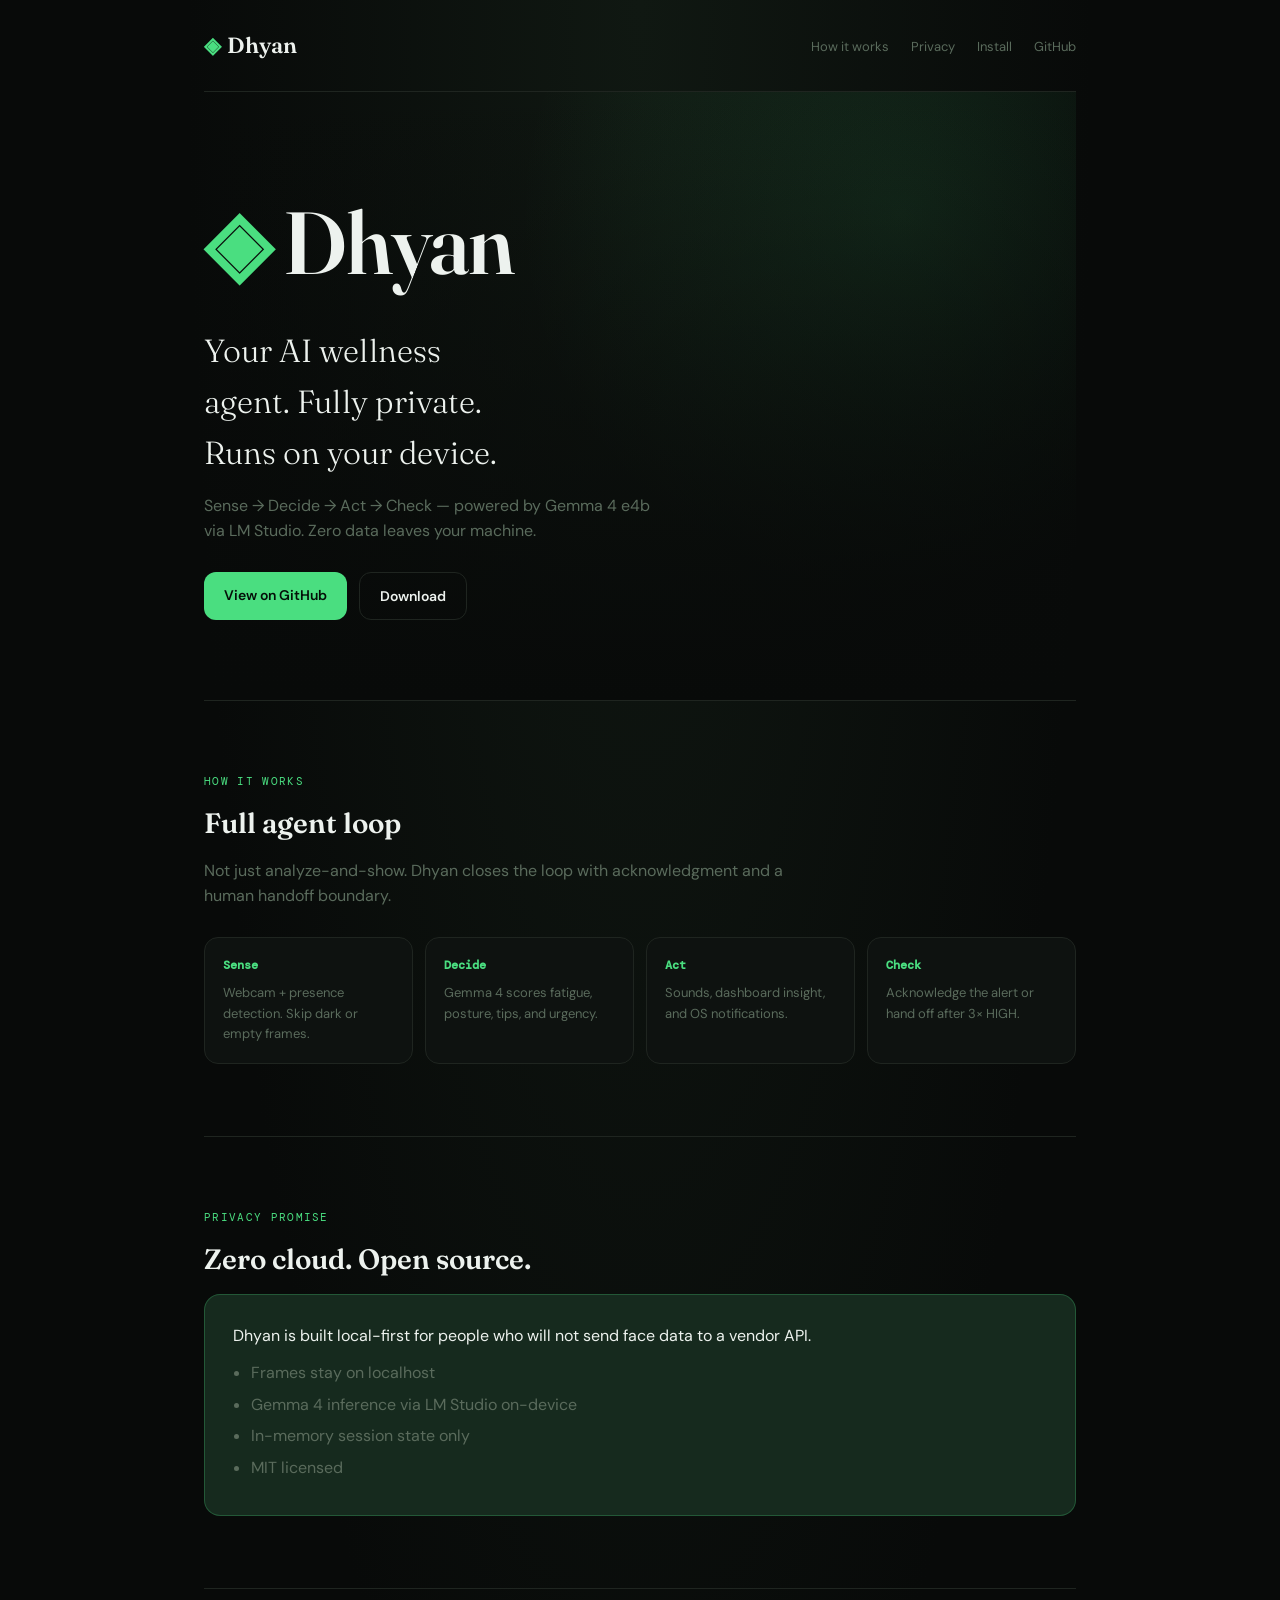
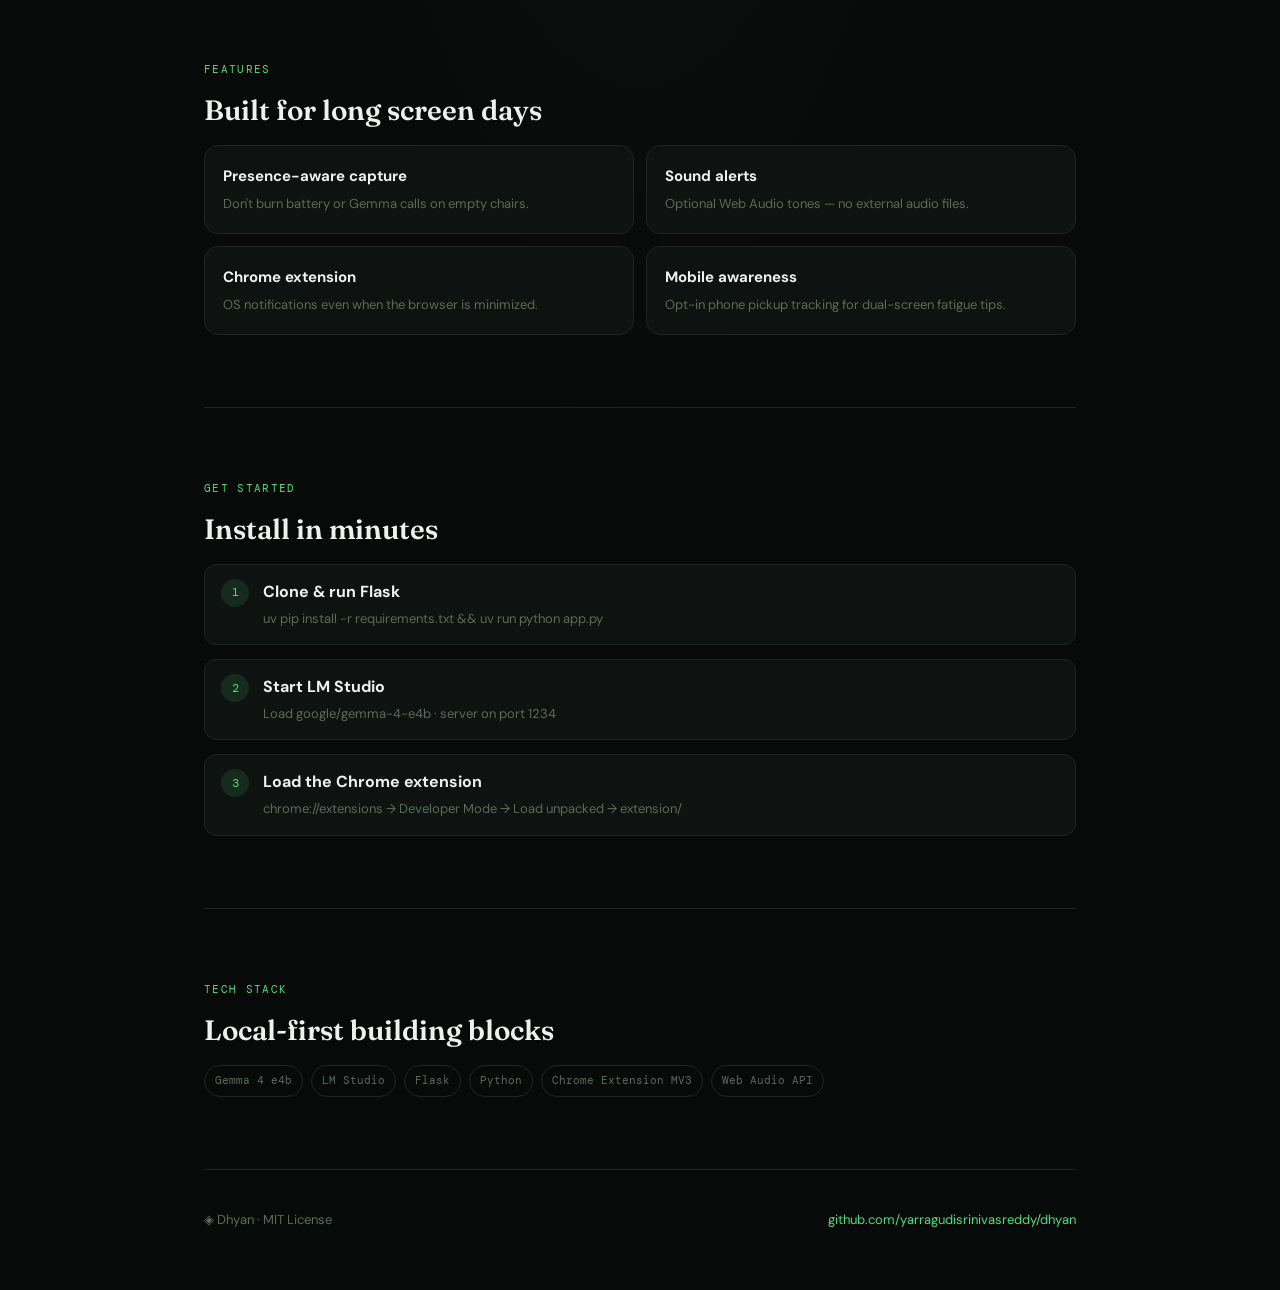
==== docs/index.html @ 05fb5307 "Add Dhyan local-first wellness agent with Gemma 4 loop. Sense-decide-act-check agent, presence gatin" ====
<!DOCTYPE html>
<html lang="en">
<head>
  <meta charset="UTF-8" />
  <meta name="viewport" content="width=device-width, initial-scale=1.0" />
  <title>Dhyan — Local AI Wellness Agent</title>
  <link href="https://fonts.googleapis.com/css2?family=Fraunces:opsz,wght@9..144,300;9..144,600&family=DM+Sans:wght@300;400;500;600&family=DM+Mono:wght@400;500&display=swap" rel="stylesheet">
  <style>
    :root {
      --bg: #080a09; --bg2: #0e1210; --border: #1f2520;
      --text: #edf2ee; --muted: #5a6b5c; --accent: #4ade80;
      --accent-dim: #162a1e; --warn: #fbbf24; --danger: #f87171;
      --font-d: 'Fraunces', Georgia, serif;
      --font-b: 'DM Sans', system-ui, sans-serif;
      --font-m: 'DM Mono', monospace;
    }
    * { box-sizing: border-box; margin: 0; padding: 0; }
    body {
      background: radial-gradient(ellipse at top, #101812 0%, var(--bg) 50%);
      color: var(--text); font-family: var(--font-b); line-height: 1.6;
    }
    a { color: var(--accent); text-decoration: none; }
    .wrap { max-width: 920px; margin: 0 auto; padding: 0 24px; }
    header {
      padding: 28px 0; display: flex; align-items: center; justify-content: space-between;
      border-bottom: 1px solid var(--border);
    }
    .logo { font-family: var(--font-d); font-size: 22px; font-weight: 600; }
    .logo span { color: var(--accent); margin-right: 6px; }
    nav a { margin-left: 18px; font-size: 13px; color: var(--muted); }
    nav a:hover { color: var(--accent); }

    .hero {
      padding: 96px 0 80px; text-align: left;
      background:
        linear-gradient(180deg, transparent, var(--bg)),
        radial-gradient(circle at 80% 20%, rgba(74,222,128,0.12), transparent 45%);
    }
    .hero-brand {
      font-family: var(--font-d); font-size: clamp(48px, 10vw, 88px);
      font-weight: 600; letter-spacing: -0.02em; margin-bottom: 12px;
    }
    .hero-brand em { color: var(--accent); font-style: normal; }
    .hero h1 {
      font-family: var(--font-d); font-weight: 300; font-size: clamp(22px, 3.5vw, 32px);
      max-width: 16ch; margin-bottom: 14px;
    }
    .hero p { color: var(--muted); max-width: 42ch; margin-bottom: 28px; font-size: 16px; }
    .cta-row { display: flex; gap: 12px; flex-wrap: wrap; }
    .btn {
      display: inline-block; padding: 12px 20px; border-radius: 12px;
      font-weight: 600; font-size: 14px;
    }
    .btn-primary { background: var(--accent); color: #041008; }
    .btn-ghost { border: 1px solid var(--border); color: var(--text); }

    section { padding: 72px 0; border-top: 1px solid var(--border); }
    .section-label {
      font-family: var(--font-m); font-size: 11px; letter-spacing: 0.12em;
      text-transform: uppercase; color: var(--accent); margin-bottom: 10px;
    }
    h2 { font-family: var(--font-d); font-size: 28px; font-weight: 600; margin-bottom: 12px; }
    .lead { color: var(--muted); max-width: 54ch; margin-bottom: 28px; }

    .loop {
      display: grid; grid-template-columns: repeat(4, 1fr); gap: 12px;
    }
    .loop-step {
      background: var(--bg2); border: 1px solid var(--border);
      border-radius: 14px; padding: 18px;
    }
    .loop-step strong { display: block; color: var(--accent); font-family: var(--font-m); font-size: 12px; margin-bottom: 8px; }
    .loop-step p { font-size: 13px; color: var(--muted); }

    .privacy-box {
      background: var(--accent-dim); border: 1px solid rgba(74,222,128,0.25);
      border-radius: 16px; padding: 28px;
    }
    .privacy-box ul { margin-top: 12px; padding-left: 18px; color: var(--muted); }
    .privacy-box li { margin: 6px 0; }

    .features {
      display: grid; grid-template-columns: repeat(2, 1fr); gap: 12px;
    }
    .feature {
      background: var(--bg2); border: 1px solid var(--border);
      border-radius: 14px; padding: 18px;
    }
    .feature h3 { font-size: 15px; margin-bottom: 6px; }
    .feature p { font-size: 13px; color: var(--muted); }

    .steps { counter-reset: step; display: flex; flex-direction: column; gap: 14px; }
    .step {
      display: flex; gap: 14px; align-items: flex-start;
      background: var(--bg2); border: 1px solid var(--border);
      border-radius: 12px; padding: 14px 16px;
    }
    .step::before {
      counter-increment: step; content: counter(step);
      width: 28px; height: 28px; border-radius: 50%;
      background: var(--accent-dim); color: var(--accent);
      display: flex; align-items: center; justify-content: center;
      font-family: var(--font-m); font-size: 12px; flex-shrink: 0;
    }

    .stack {
      display: flex; flex-wrap: wrap; gap: 8px;
    }
    .chip {
      font-family: var(--font-m); font-size: 11px;
      padding: 6px 10px; border-radius: 999px;
      border: 1px solid var(--border); color: var(--muted);
    }

    footer {
      padding: 40px 0 60px; border-top: 1px solid var(--border);
      color: var(--muted); font-size: 13px;
      display: flex; justify-content: space-between; flex-wrap: wrap; gap: 12px;
    }

    @media (max-width: 720px) {
      .loop, .features { grid-template-columns: 1fr; }
      .hero { padding: 64px 0 48px; }
    }
  </style>
</head>
<body>
  <div class="wrap">
    <header>
      <div class="logo"><span>◈</span>Dhyan</div>
      <nav>
        <a href="#how">How it works</a>
        <a href="#privacy">Privacy</a>
        <a href="#install">Install</a>
        <a href="https://github.com/yarragudisrinivasreddy/dhyan">GitHub</a>
      </nav>
    </header>

    <section class="hero" style="border:0;padding-top:80px">
      <div class="hero-brand"><em>◈</em> Dhyan</div>
      <h1>Your AI wellness agent. Fully private. Runs on your device.</h1>
      <p>Sense → Decide → Act → Check — powered by Gemma 4 e4b via LM Studio. Zero data leaves your machine.</p>
      <div class="cta-row">
        <a class="btn btn-primary" href="https://github.com/yarragudisrinivasreddy/dhyan">View on GitHub</a>
        <a class="btn btn-ghost" href="https://github.com/yarragudisrinivasreddy/dhyan/releases">Download</a>
      </div>
    </section>

    <section id="how">
      <div class="section-label">How it works</div>
      <h2>Full agent loop</h2>
      <p class="lead">Not just analyze-and-show. Dhyan closes the loop with acknowledgment and a human handoff boundary.</p>
      <div class="loop">
        <div class="loop-step"><strong>Sense</strong><p>Webcam + presence detection. Skip dark or empty frames.</p></div>
        <div class="loop-step"><strong>Decide</strong><p>Gemma 4 scores fatigue, posture, tips, and urgency.</p></div>
        <div class="loop-step"><strong>Act</strong><p>Sounds, dashboard insight, and OS notifications.</p></div>
        <div class="loop-step"><strong>Check</strong><p>Acknowledge the alert or hand off after 3× HIGH.</p></div>
      </div>
    </section>

    <section id="privacy">
      <div class="section-label">Privacy promise</div>
      <h2>Zero cloud. Open source.</h2>
      <div class="privacy-box">
        <p>Dhyan is built local-first for people who will not send face data to a vendor API.</p>
        <ul>
          <li>Frames stay on localhost</li>
          <li>Gemma 4 inference via LM Studio on-device</li>
          <li>In-memory session state only</li>
          <li>MIT licensed</li>
        </ul>
      </div>
    </section>

    <section>
      <div class="section-label">Features</div>
      <h2>Built for long screen days</h2>
      <div class="features">
        <div class="feature"><h3>Presence-aware capture</h3><p>Don't burn battery or Gemma calls on empty chairs.</p></div>
        <div class="feature"><h3>Sound alerts</h3><p>Optional Web Audio tones — no external audio files.</p></div>
        <div class="feature"><h3>Chrome extension</h3><p>OS notifications even when the browser is minimized.</p></div>
        <div class="feature"><h3>Mobile awareness</h3><p>Opt-in phone pickup tracking for dual-screen fatigue tips.</p></div>
      </div>
    </section>

    <section id="install">
      <div class="section-label">Get started</div>
      <h2>Install in minutes</h2>
      <div class="steps">
        <div class="step"><div><strong>Clone &amp; run Flask</strong><br><span style="color:var(--muted);font-size:13px">uv pip install -r requirements.txt && uv run python app.py</span></div></div>
        <div class="step"><div><strong>Start LM Studio</strong><br><span style="color:var(--muted);font-size:13px">Load google/gemma-4-e4b · server on port 1234</span></div></div>
        <div class="step"><div><strong>Load the Chrome extension</strong><br><span style="color:var(--muted);font-size:13px">chrome://extensions → Developer Mode → Load unpacked → extension/</span></div></div>
      </div>
    </section>

    <section>
      <div class="section-label">Tech stack</div>
      <h2>Local-first building blocks</h2>
      <div class="stack">
        <span class="chip">Gemma 4 e4b</span>
        <span class="chip">LM Studio</span>
        <span class="chip">Flask</span>
        <span class="chip">Python</span>
        <span class="chip">Chrome Extension MV3</span>
        <span class="chip">Web Audio API</span>
      </div>
    </section>

    <footer>
      <div>◈ Dhyan · MIT License</div>
      <div><a href="https://github.com/yarragudisrinivasreddy/dhyan">github.com/yarragudisrinivasreddy/dhyan</a></div>
    </footer>
  </div>
</body>
</html>
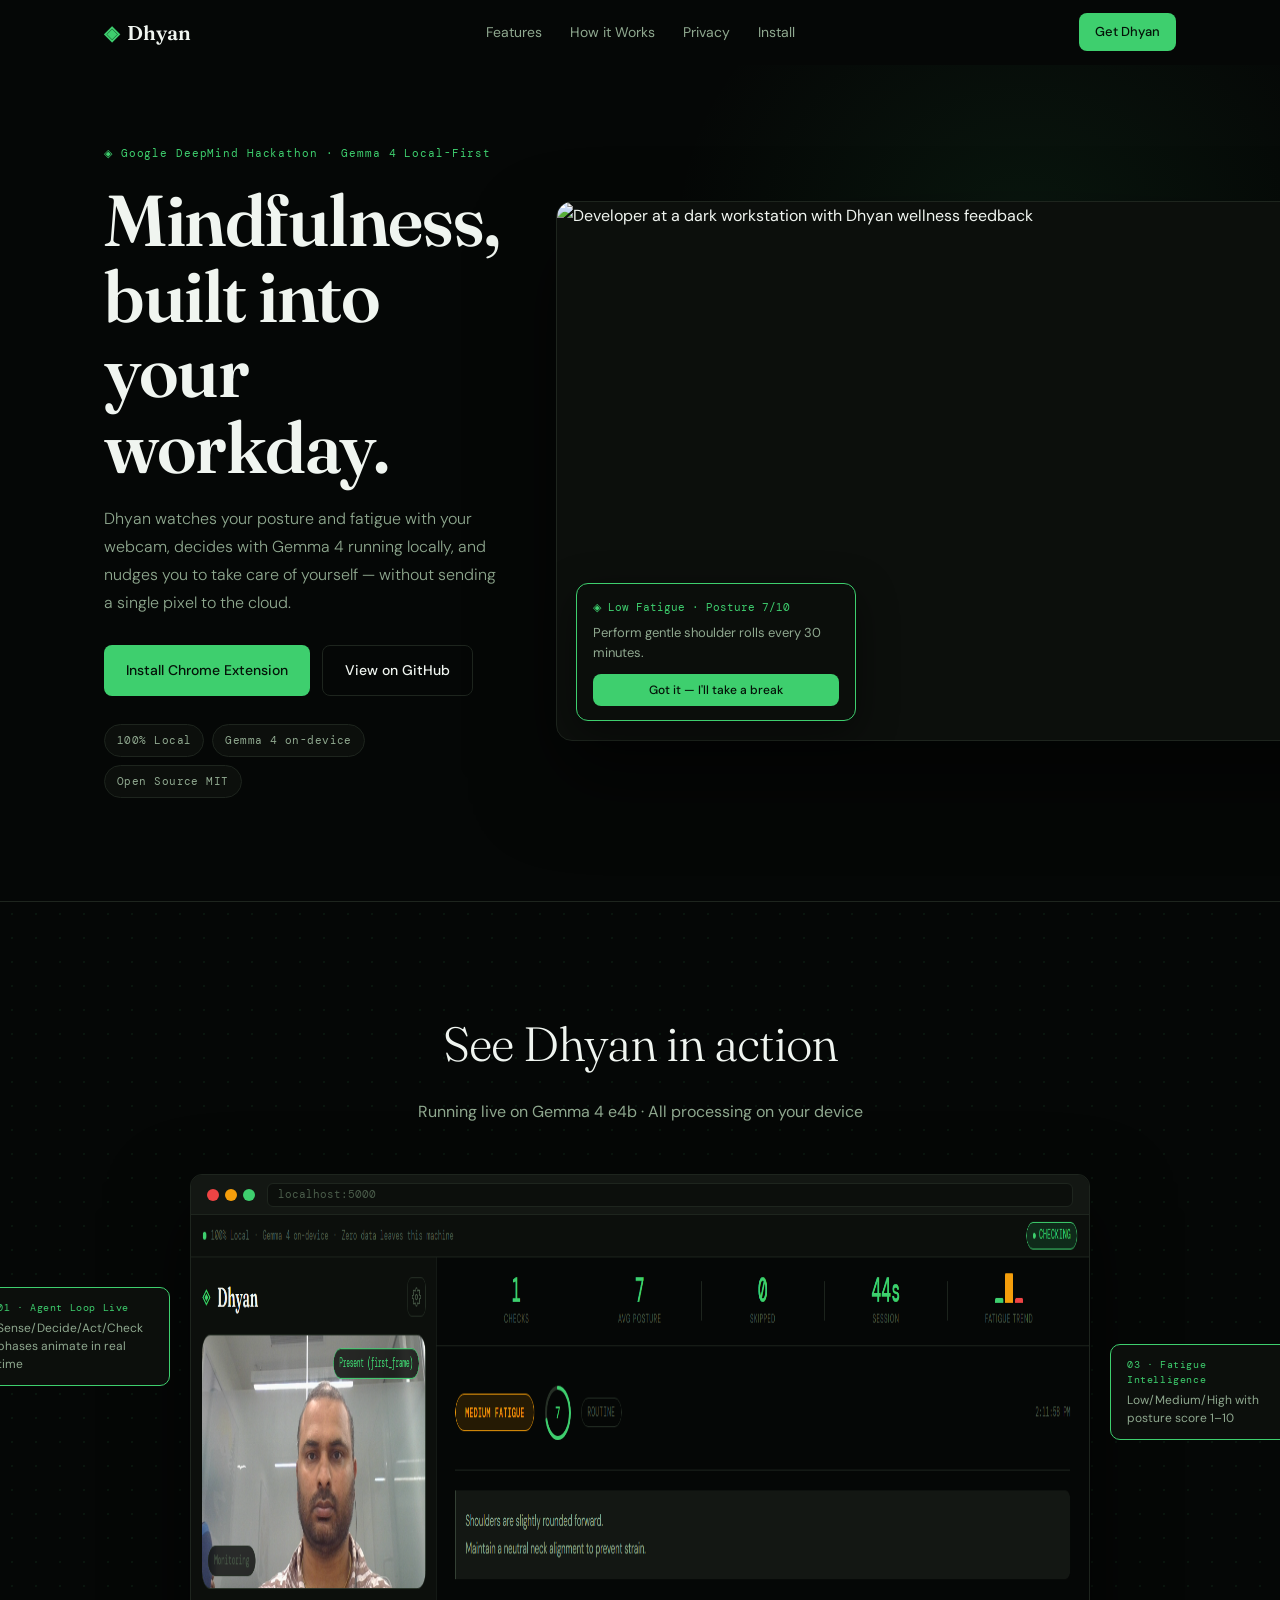
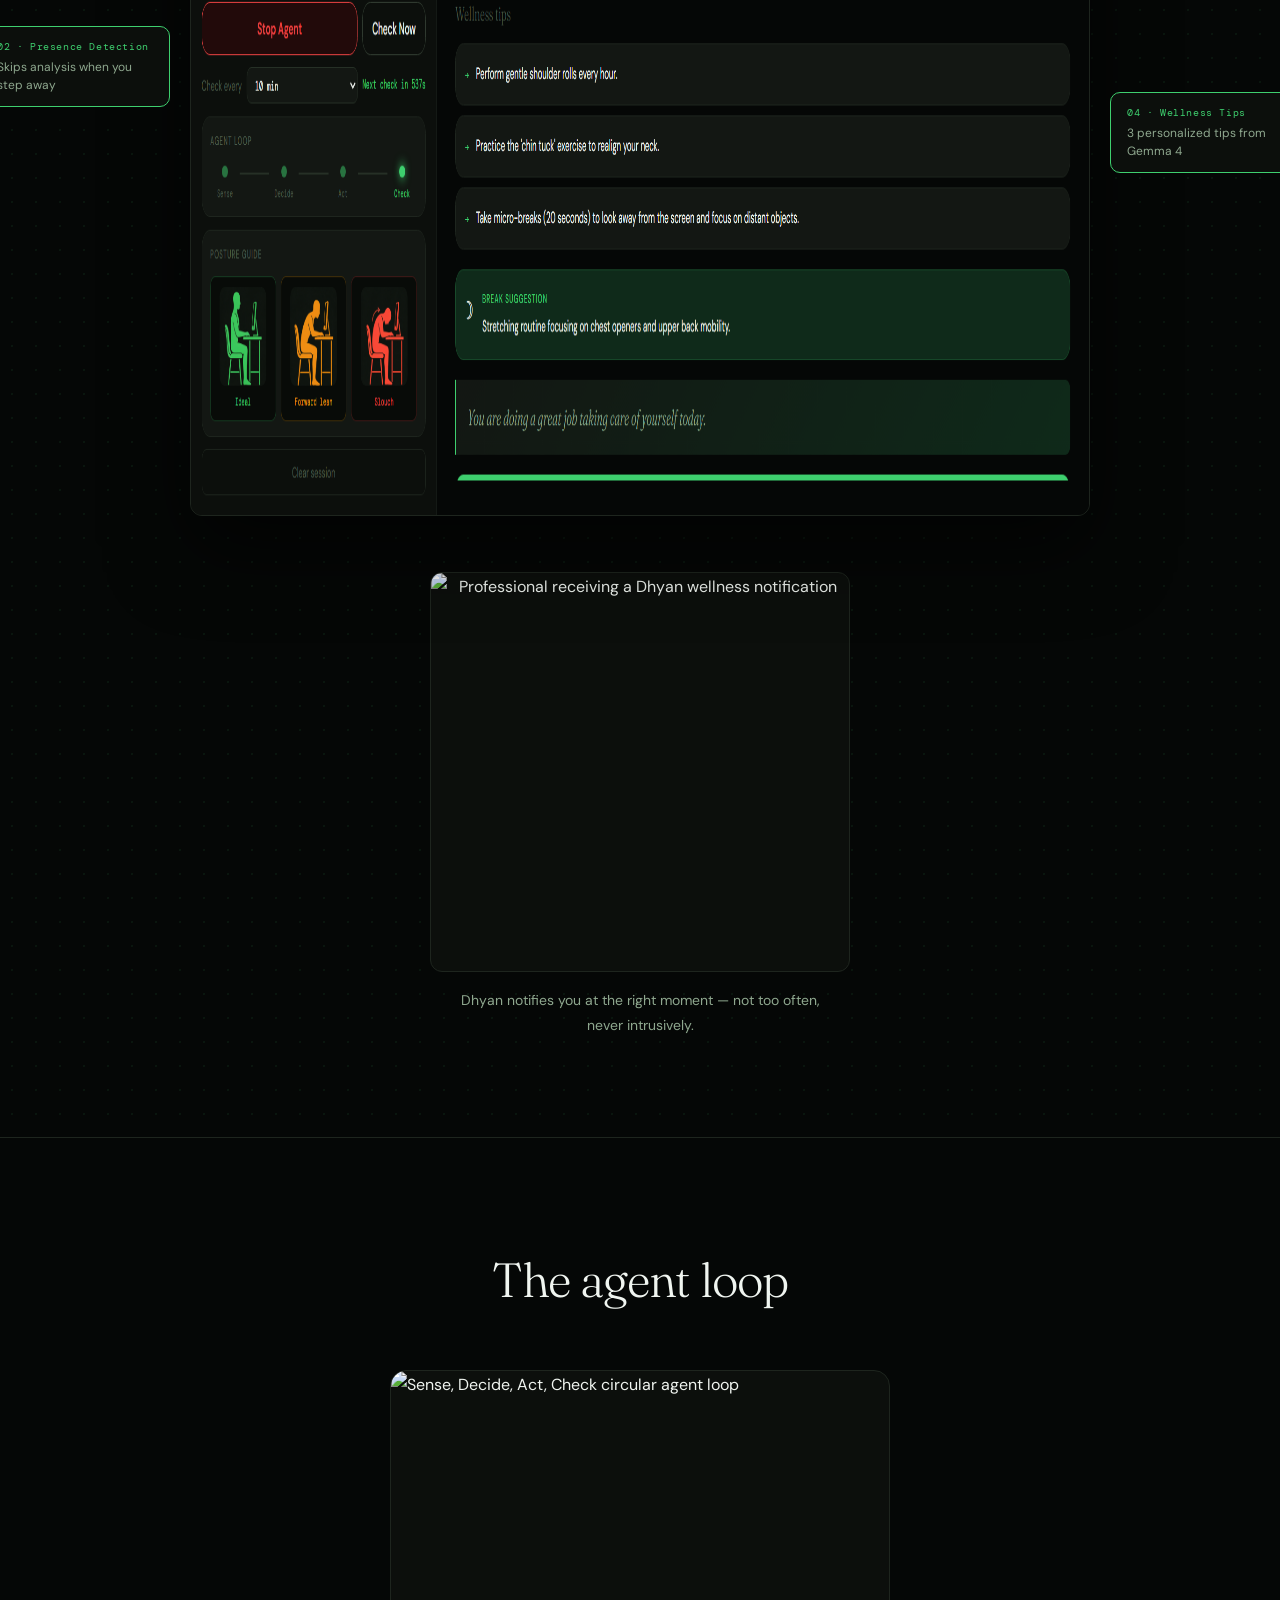
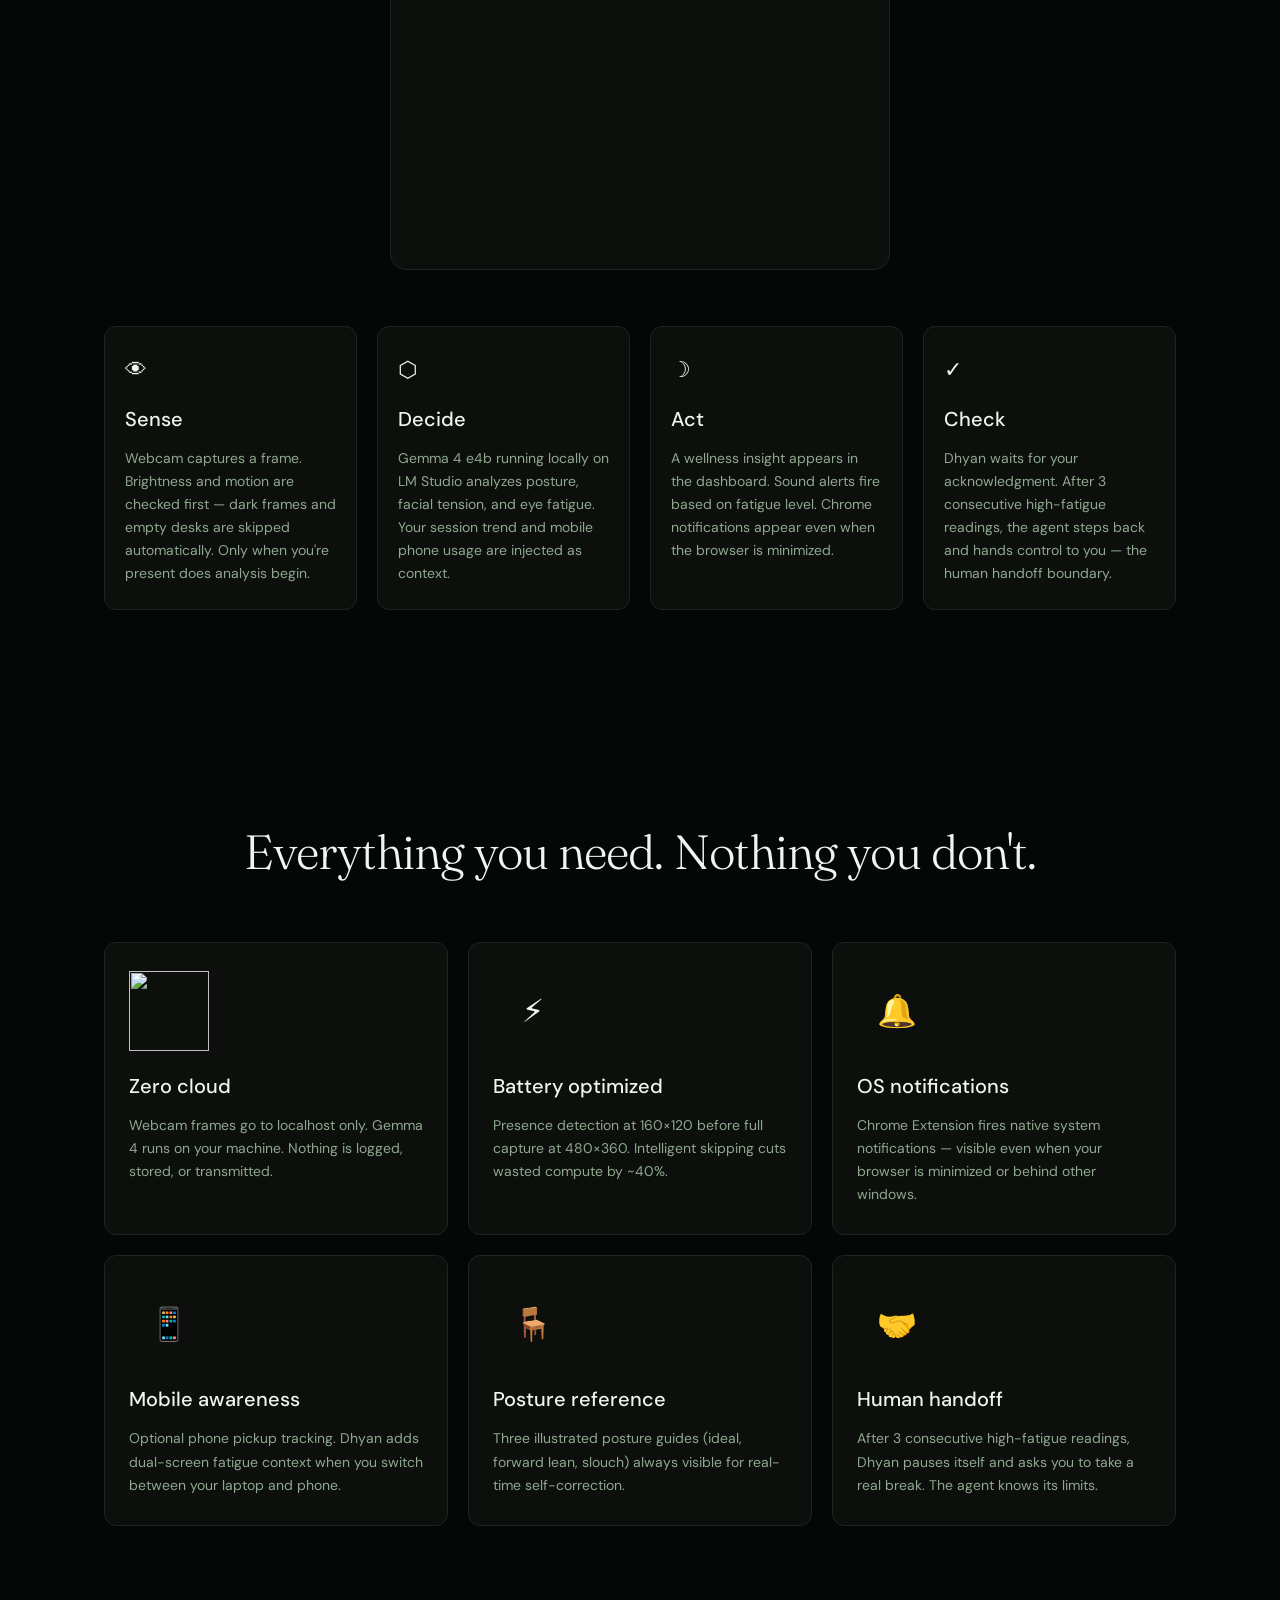
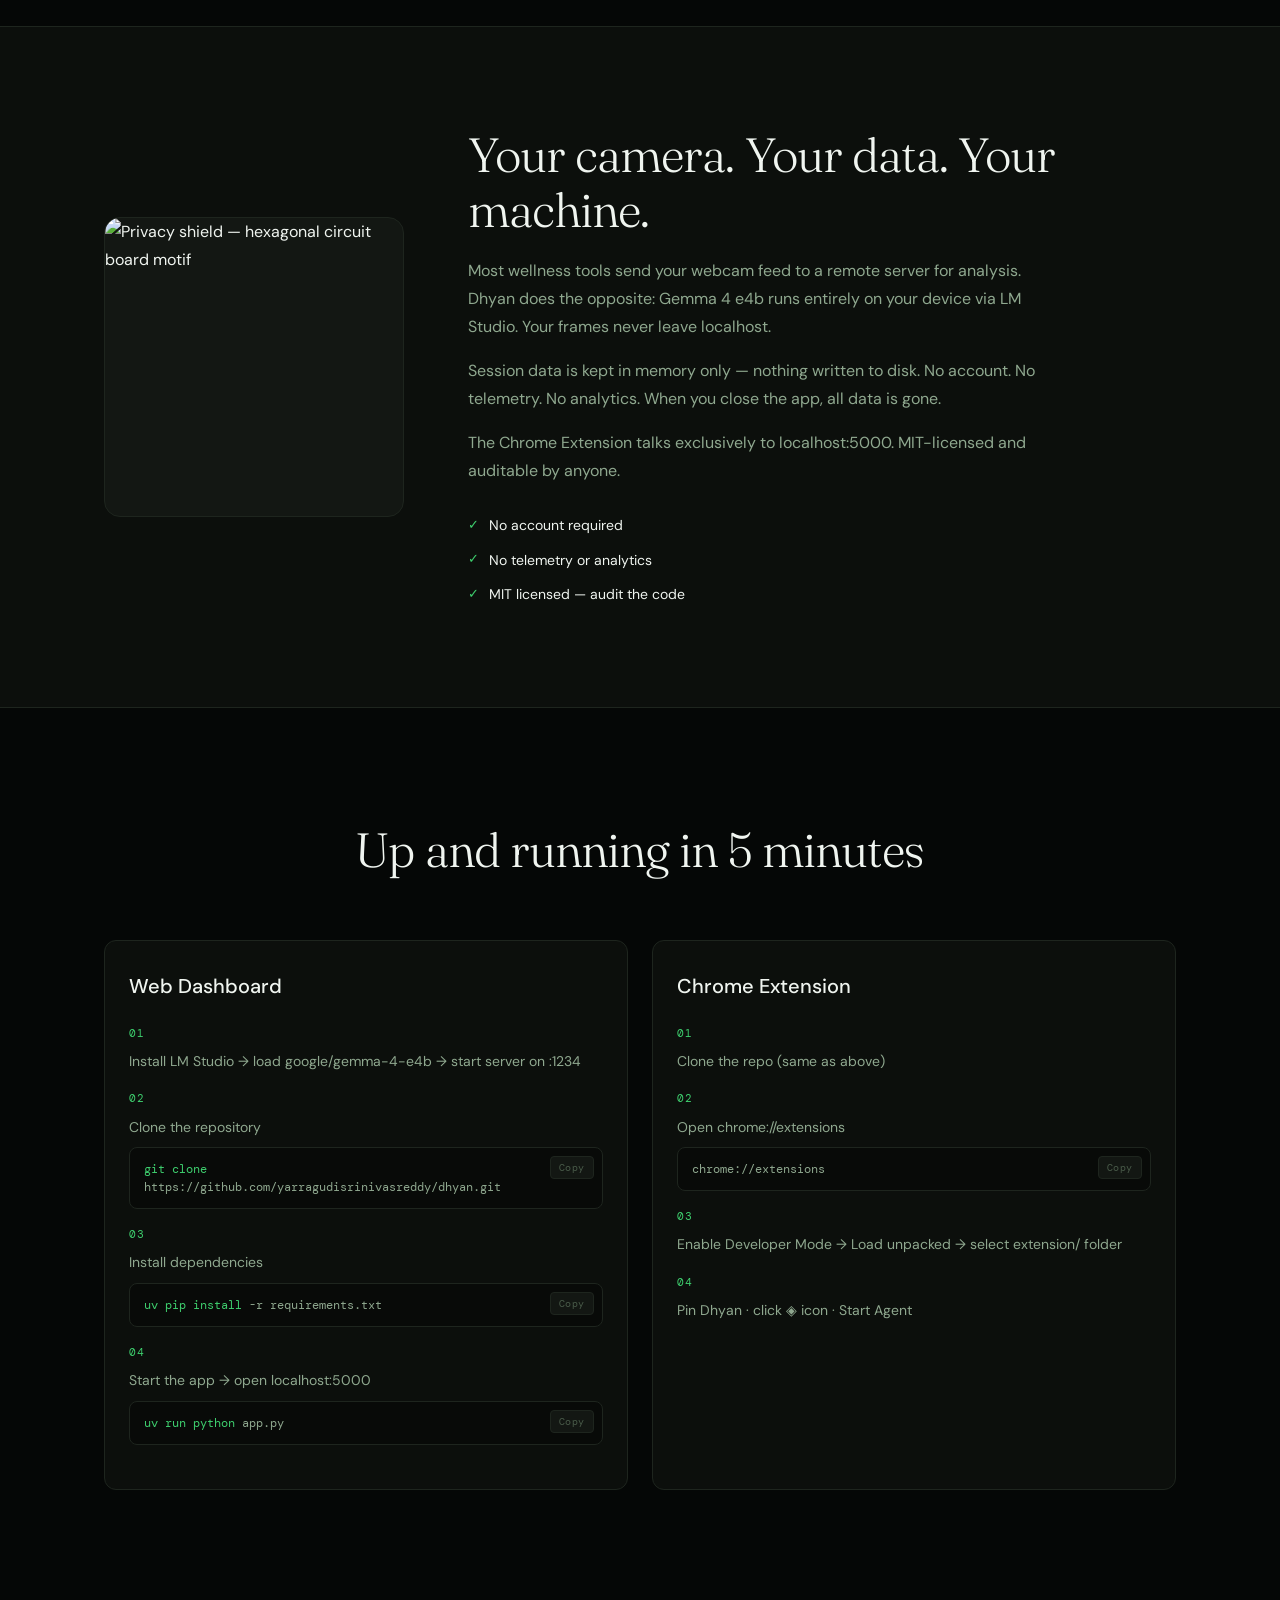
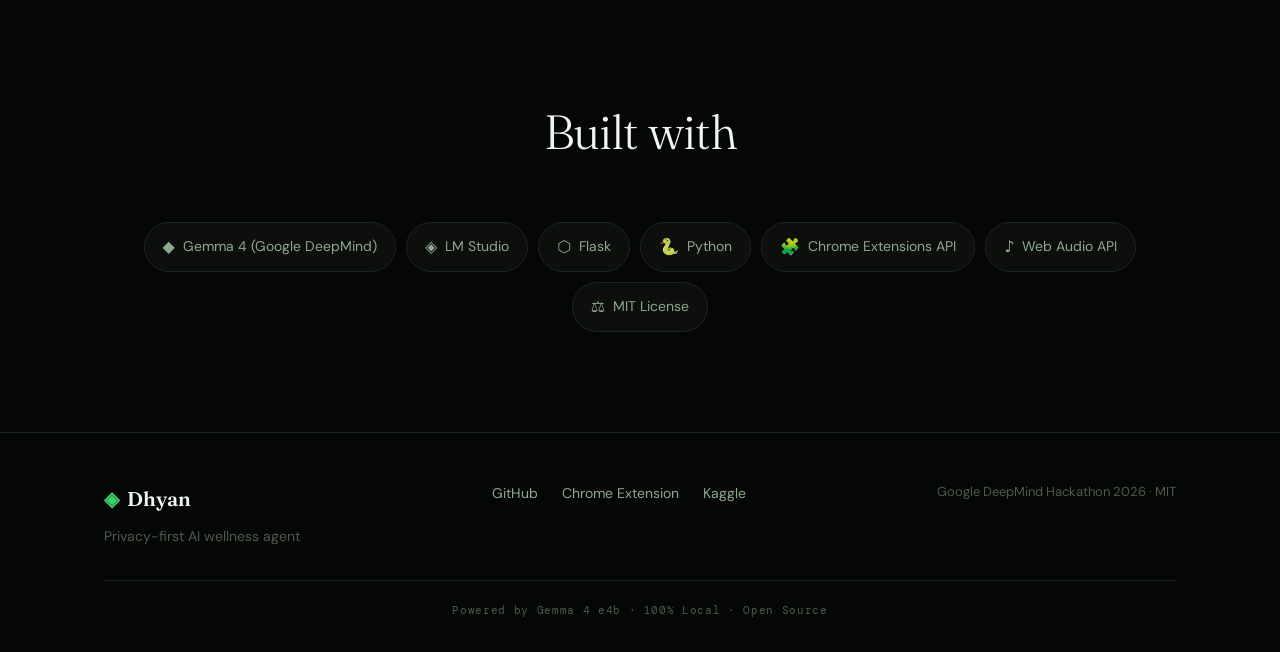
==== commit aa387e6b: "feat: premium GitHub Pages product website with Magnific visuals" ====
--- a/docs/index.html
+++ b/docs/index.html
@@ -3,213 +3,1134 @@
 <head>
   <meta charset="UTF-8" />
   <meta name="viewport" content="width=device-width, initial-scale=1.0" />
-  <title>Dhyan — Local AI Wellness Agent</title>
-  <link href="https://fonts.googleapis.com/css2?family=Fraunces:opsz,wght@9..144,300;9..144,600&family=DM+Sans:wght@300;400;500;600&family=DM+Mono:wght@400;500&display=swap" rel="stylesheet">
+  <title>Dhyan — Privacy-First AI Wellness Agent · Gemma 4</title>
+  <meta name="description" content="Dhyan watches your posture and fatigue with Gemma 4 running 100% locally. No cloud. No data sent anywhere. Built for Google DeepMind Hackathon 2026.">
+  <meta property="og:title" content="Dhyan — AI Wellness Agent">
+  <meta property="og:description" content="Sense → Decide → Act → Check. Full agent loop. Gemma 4 on-device. MIT licensed.">
+  <meta property="og:url" content="https://yarragudisrinivasreddy.github.io/dhyan">
+  <meta name="theme-color" content="#050706">
+  <link rel="preconnect" href="https://fonts.googleapis.com">
+  <link rel="preconnect" href="https://fonts.gstatic.com" crossorigin>
+  <link href="https://fonts.googleapis.com/css2?family=Fraunces:opsz,wght@9..144,300;9..144,600&family=DM+Sans:wght@300;400;500&family=DM+Mono:wght@400&display=swap" rel="stylesheet">
   <style>
     :root {
-      --bg: #080a09; --bg2: #0e1210; --border: #1f2520;
-      --text: #edf2ee; --muted: #5a6b5c; --accent: #4ade80;
-      --accent-dim: #162a1e; --warn: #fbbf24; --danger: #f87171;
+      --bg: #050706;
+      --surface: #0c0f0c;
+      --raised: #131713;
+      --border: #1e251e;
+      --text: #f0f5f0;
+      --text-sub: #8fa88f;
+      --text-muted: #4a5c4a;
+      --accent: #3ecf6e;
+      --accent-soft: #0f2a1a;
+      --medium: #f59e0b;
+      --high: #ef4444;
       --font-d: 'Fraunces', Georgia, serif;
       --font-b: 'DM Sans', system-ui, sans-serif;
       --font-m: 'DM Mono', monospace;
     }
-    * { box-sizing: border-box; margin: 0; padding: 0; }
+
+    *, *::before, *::after { box-sizing: border-box; margin: 0; padding: 0; }
+    html { scroll-behavior: smooth; }
     body {
-      background: radial-gradient(ellipse at top, #101812 0%, var(--bg) 50%);
-      color: var(--text); font-family: var(--font-b); line-height: 1.6;
-    }
-    a { color: var(--accent); text-decoration: none; }
-    .wrap { max-width: 920px; margin: 0 auto; padding: 0 24px; }
-    header {
-      padding: 28px 0; display: flex; align-items: center; justify-content: space-between;
+      background: var(--bg);
+      color: var(--text);
+      font-family: var(--font-b);
+      font-weight: 400;
+      font-size: 16px;
+      line-height: 1.75;
+      overflow-x: hidden;
+    }
+    img { max-width: 100%; display: block; }
+    a { color: inherit; text-decoration: none; }
+    button { font-family: inherit; cursor: pointer; border: none; background: none; color: inherit; }
+    ul { list-style: none; }
+
+    .wrap { max-width: 1120px; margin: 0 auto; padding: 0 24px; }
+    .label {
+      font-family: var(--font-m);
+      font-size: 11px;
+      letter-spacing: 0.1em;
+      text-transform: uppercase;
+      color: var(--text-muted);
+    }
+
+    /* —— NAV —— */
+    .nav {
+      position: sticky;
+      top: 0;
+      z-index: 100;
+      transition: background 0.3s, backdrop-filter 0.3s, border-color 0.3s;
+      border-bottom: 1px solid transparent;
+    }
+    .nav.scrolled {
+      background: rgba(5, 7, 6, 0.72);
+      backdrop-filter: blur(16px);
+      -webkit-backdrop-filter: blur(16px);
+      border-bottom-color: var(--border);
+    }
+    .nav-inner {
+      display: flex;
+      align-items: center;
+      justify-content: space-between;
+      height: 64px;
+      gap: 16px;
+    }
+    .logo {
+      font-family: var(--font-d);
+      font-weight: 600;
+      font-size: 20px;
+      display: flex;
+      align-items: center;
+      gap: 8px;
+      flex-shrink: 0;
+    }
+    .logo-mark { color: var(--accent); }
+    .nav-links {
+      display: flex;
+      gap: 28px;
+      position: absolute;
+      left: 50%;
+      transform: translateX(-50%);
+    }
+    .nav-links a {
+      font-size: 14px;
+      color: var(--text-sub);
+      transition: color 0.2s;
+    }
+    .nav-links a:hover { color: var(--accent); }
+    .nav-cta { flex-shrink: 0; }
+    .hamburger {
+      display: none;
+      width: 40px;
+      height: 40px;
+      align-items: center;
+      justify-content: center;
+      flex-direction: column;
+      gap: 5px;
+    }
+    .hamburger span {
+      display: block;
+      width: 20px;
+      height: 2px;
+      background: var(--text);
+      transition: transform 0.25s, opacity 0.25s;
+    }
+    .hamburger.open span:nth-child(1) { transform: translateY(7px) rotate(45deg); }
+    .hamburger.open span:nth-child(2) { opacity: 0; }
+    .hamburger.open span:nth-child(3) { transform: translateY(-7px) rotate(-45deg); }
+
+    .mobile-menu {
+      display: none;
+      position: fixed;
+      inset: 0;
+      background: var(--bg);
+      z-index: 99;
+      flex-direction: column;
+      align-items: center;
+      justify-content: center;
+      gap: 32px;
+    }
+    .mobile-menu.open { display: flex; }
+    .mobile-menu a {
+      font-family: var(--font-d);
+      font-size: 28px;
+      font-weight: 300;
+      color: var(--text);
+    }
+    .mobile-menu a:hover { color: var(--accent); }
+
+    /* —— BUTTONS —— */
+    .btn {
+      display: inline-flex;
+      align-items: center;
+      justify-content: center;
+      gap: 8px;
+      padding: 12px 22px;
+      border-radius: 8px;
+      font-size: 14px;
+      font-weight: 500;
+      transition: background 0.2s, color 0.2s, border-color 0.2s, transform 0.15s;
+    }
+    .btn:active { transform: scale(0.98); }
+    .btn-primary {
+      background: var(--accent);
+      color: #041208;
+    }
+    .btn-primary:hover { background: #4adb7e; }
+    .btn-outline {
+      border: 1px solid var(--border);
+      color: var(--text);
+      background: transparent;
+    }
+    .btn-outline:hover {
+      border-color: var(--accent);
+      color: var(--accent);
+    }
+    .btn-sm { padding: 8px 16px; font-size: 13px; }
+
+    /* —— HERO —— */
+    .hero {
+      min-height: calc(100vh - 64px);
+      display: flex;
+      align-items: center;
+      padding: 48px 0 72px;
+      position: relative;
+      overflow: hidden;
+    }
+    .hero::before {
+      content: '';
+      position: absolute;
+      top: -20%;
+      right: -10%;
+      width: 60%;
+      height: 80%;
+      background: radial-gradient(ellipse, rgba(62, 207, 110, 0.08), transparent 65%);
+      pointer-events: none;
+    }
+    .hero-grid {
+      display: grid;
+      grid-template-columns: 1fr 1.05fr;
+      gap: 56px;
+      align-items: center;
+      position: relative;
+    }
+    .hero-eyebrow {
+      font-family: var(--font-m);
+      font-size: 11px;
+      letter-spacing: 0.08em;
+      color: var(--accent);
+      margin-bottom: 20px;
+    }
+    .hero h1 {
+      font-family: var(--font-d);
+      font-weight: 600;
+      font-size: 72px;
+      line-height: 1.05;
+      letter-spacing: -0.02em;
+      margin-bottom: 20px;
+      white-space: pre-line;
+    }
+    .hero-body {
+      color: var(--text-sub);
+      max-width: 42ch;
+      margin-bottom: 28px;
+      font-weight: 300;
+    }
+    .cta-row { display: flex; gap: 12px; flex-wrap: wrap; margin-bottom: 28px; }
+    .stat-pills { display: flex; flex-wrap: wrap; gap: 8px; }
+    .stat-pill {
+      font-family: var(--font-m);
+      font-size: 11px;
+      letter-spacing: 0.04em;
+      padding: 6px 12px;
+      border: 1px solid var(--border);
+      border-radius: 999px;
+      color: var(--text-sub);
+      background: var(--surface);
+    }
+
+    .hero-visual { position: relative; }
+    .hero-visual > img {
+      width: 100%;
+      border-radius: 16px;
+      border: 1px solid var(--border);
+      box-shadow: 0 40px 80px rgba(0,0,0,0.5);
+      aspect-ratio: 16 / 9;
+      object-fit: cover;
+      background: var(--surface);
+    }
+    .wellness-card {
+      position: absolute;
+      bottom: 20px;
+      left: 20px;
+      max-width: 280px;
+      background: rgba(12, 15, 12, 0.92);
+      border: 1px solid var(--accent);
+      border-radius: 12px;
+      padding: 14px 16px;
+      backdrop-filter: blur(8px);
+      box-shadow: 0 12px 40px rgba(0,0,0,0.45);
+    }
+    .wellness-card .wc-title {
+      font-family: var(--font-m);
+      font-size: 11px;
+      color: var(--accent);
+      margin-bottom: 6px;
+    }
+    .wellness-card p {
+      font-size: 13px;
+      line-height: 1.5;
+      color: var(--text-sub);
+      margin-bottom: 12px;
+    }
+    .wellness-card .btn { width: 100%; padding: 8px 12px; font-size: 12px; }
+
+    .fade-up {
+      opacity: 0;
+      transform: translateY(20px);
+    }
+    @media (prefers-reduced-motion: no-preference) {
+      .fade-up {
+        animation: fadeUp 0.7s ease forwards;
+      }
+      .fade-up.d1 { animation-delay: 0.1s; }
+      .fade-up.d2 { animation-delay: 0.3s; }
+      .fade-up.d3 { animation-delay: 0.5s; }
+      .fade-up.d4 { animation-delay: 0.7s; }
+    }
+    @media (prefers-reduced-motion: reduce) {
+      .fade-up { opacity: 1; transform: none; }
+    }
+    @keyframes fadeUp {
+      to { opacity: 1; transform: translateY(0); }
+    }
+
+    /* —— SECTIONS —— */
+    section { padding: 100px 0; }
+    .section-head { text-align: center; margin-bottom: 48px; }
+    .section-head h2 {
+      font-family: var(--font-d);
+      font-weight: 300;
+      font-size: 48px;
+      letter-spacing: -0.02em;
+      margin-bottom: 12px;
+    }
+    .section-head p { color: var(--text-sub); max-width: 48ch; margin: 0 auto; }
+
+    /* —— DEMO —— */
+    .demo {
+      background:
+        radial-gradient(circle, rgba(62,207,110,0.07) 1px, transparent 1px),
+        var(--bg);
+      background-size: 24px 24px;
+      border-top: 1px solid var(--border);
       border-bottom: 1px solid var(--border);
     }
-    .logo { font-family: var(--font-d); font-size: 22px; font-weight: 600; }
-    .logo span { color: var(--accent); margin-right: 6px; }
-    nav a { margin-left: 18px; font-size: 13px; color: var(--muted); }
-    nav a:hover { color: var(--accent); }
-
-    .hero {
-      padding: 96px 0 80px; text-align: left;
-      background:
-        linear-gradient(180deg, transparent, var(--bg)),
-        radial-gradient(circle at 80% 20%, rgba(74,222,128,0.12), transparent 45%);
-    }
-    .hero-brand {
-      font-family: var(--font-d); font-size: clamp(48px, 10vw, 88px);
-      font-weight: 600; letter-spacing: -0.02em; margin-bottom: 12px;
-    }
-    .hero-brand em { color: var(--accent); font-style: normal; }
-    .hero h1 {
-      font-family: var(--font-d); font-weight: 300; font-size: clamp(22px, 3.5vw, 32px);
-      max-width: 16ch; margin-bottom: 14px;
-    }
-    .hero p { color: var(--muted); max-width: 42ch; margin-bottom: 28px; font-size: 16px; }
-    .cta-row { display: flex; gap: 12px; flex-wrap: wrap; }
-    .btn {
-      display: inline-block; padding: 12px 20px; border-radius: 12px;
-      font-weight: 600; font-size: 14px;
-    }
-    .btn-primary { background: var(--accent); color: #041008; }
-    .btn-ghost { border: 1px solid var(--border); color: var(--text); }
-
-    section { padding: 72px 0; border-top: 1px solid var(--border); }
-    .section-label {
-      font-family: var(--font-m); font-size: 11px; letter-spacing: 0.12em;
-      text-transform: uppercase; color: var(--accent); margin-bottom: 10px;
-    }
-    h2 { font-family: var(--font-d); font-size: 28px; font-weight: 600; margin-bottom: 12px; }
-    .lead { color: var(--muted); max-width: 54ch; margin-bottom: 28px; }
-
-    .loop {
-      display: grid; grid-template-columns: repeat(4, 1fr); gap: 12px;
-    }
-    .loop-step {
-      background: var(--bg2); border: 1px solid var(--border);
-      border-radius: 14px; padding: 18px;
-    }
-    .loop-step strong { display: block; color: var(--accent); font-family: var(--font-m); font-size: 12px; margin-bottom: 8px; }
-    .loop-step p { font-size: 13px; color: var(--muted); }
-
-    .privacy-box {
-      background: var(--accent-dim); border: 1px solid rgba(74,222,128,0.25);
-      border-radius: 16px; padding: 28px;
-    }
-    .privacy-box ul { margin-top: 12px; padding-left: 18px; color: var(--muted); }
-    .privacy-box li { margin: 6px 0; }
-
-    .features {
-      display: grid; grid-template-columns: repeat(2, 1fr); gap: 12px;
-    }
-    .feature {
-      background: var(--bg2); border: 1px solid var(--border);
-      border-radius: 14px; padding: 18px;
-    }
-    .feature h3 { font-size: 15px; margin-bottom: 6px; }
-    .feature p { font-size: 13px; color: var(--muted); }
-
-    .steps { counter-reset: step; display: flex; flex-direction: column; gap: 14px; }
+    .screenshot-wrapper {
+      position: relative;
+      max-width: 900px;
+      margin: 0 auto;
+    }
+    .browser-mockup {
+      background: #0c0f0c;
+      border: 1px solid #1e251e;
+      border-radius: 12px;
+      overflow: hidden;
+      box-shadow: 0 32px 80px rgba(0,0,0,0.6);
+    }
+    .browser-chrome {
+      height: 40px;
+      background: #131713;
+      border-bottom: 1px solid #1e251e;
+      display: flex;
+      align-items: center;
+      padding: 0 16px;
+      gap: 12px;
+    }
+    .browser-dots { display: flex; gap: 6px; }
+    .dot { width: 12px; height: 12px; border-radius: 50%; }
+    .dot-r { background: #ef4444; }
+    .dot-y { background: #f59e0b; }
+    .dot-g { background: #3ecf6e; }
+    .browser-url {
+      flex: 1;
+      height: 24px;
+      background: #0c0f0c;
+      border: 1px solid #1e251e;
+      border-radius: 6px;
+      display: flex;
+      align-items: center;
+      padding: 0 10px;
+      font-family: var(--font-m);
+      font-size: 11px;
+      color: #4a5c4a;
+    }
+    .browser-body img {
+      width: 100%;
+      display: block;
+    }
+    @media (prefers-reduced-motion: no-preference) {
+      .browser-mockup.glow-once {
+        animation: mockGlow 1.6s ease 3s 1;
+      }
+    }
+    @keyframes mockGlow {
+      0%, 100% { box-shadow: 0 32px 80px rgba(0,0,0,0.6); }
+      50% { box-shadow: 0 32px 80px rgba(0,0,0,0.6), 0 0 0 1px rgba(62,207,110,0.45), 0 0 48px rgba(62,207,110,0.18); }
+    }
+
+    .callout {
+      position: absolute;
+      background: #0c0f0c;
+      border: 1px solid #3ecf6e;
+      border-radius: 10px;
+      padding: 12px 16px;
+      max-width: 190px;
+      font-size: 12px;
+      line-height: 1.5;
+      z-index: 10;
+      color: var(--text-sub);
+    }
+    .callout-title {
+      font-family: var(--font-m);
+      font-size: 10px;
+      color: #3ecf6e;
+      margin-bottom: 4px;
+      letter-spacing: 0.06em;
+    }
+    .callout-1 { top: 12%; left: -210px; }
+    .callout-2 { top: 48%; left: -210px; }
+    .callout-3 { top: 18%; right: -210px; }
+    .callout-4 { top: 55%; right: -210px; }
+
+    .callout-mobile {
+      display: none;
+      margin-top: 28px;
+      max-width: 560px;
+      margin-left: auto;
+      margin-right: auto;
+      counter-reset: callout;
+    }
+    .callout-mobile li {
+      counter-increment: callout;
+      display: grid;
+      grid-template-columns: 28px 1fr;
+      gap: 12px;
+      padding: 14px 0;
+      border-bottom: 1px solid var(--border);
+      font-size: 14px;
+      color: var(--text-sub);
+    }
+    .callout-mobile li::before {
+      content: counter(callout);
+      font-family: var(--font-m);
+      font-size: 12px;
+      color: var(--accent);
+      width: 28px;
+      height: 28px;
+      border: 1px solid var(--accent);
+      border-radius: 50%;
+      display: flex;
+      align-items: center;
+      justify-content: center;
+    }
+    .callout-mobile strong {
+      display: block;
+      color: var(--text);
+      font-weight: 500;
+      margin-bottom: 2px;
+    }
+
+    .demo-character {
+      max-width: 420px;
+      margin: 56px auto 0;
+      text-align: center;
+    }
+    .demo-character img {
+      width: 100%;
+      border-radius: 12px;
+      border: 1px solid var(--border);
+      margin-bottom: 16px;
+      background: var(--surface);
+    }
+    .demo-character p {
+      color: var(--text-sub);
+      font-size: 14px;
+      max-width: 36ch;
+      margin: 0 auto;
+    }
+
+    /* —— HOW IT WORKS —— */
+    .loop-diagram {
+      max-width: 500px;
+      margin: 0 auto 56px;
+    }
+    .loop-diagram img {
+      width: 100%;
+      border-radius: 16px;
+      border: 1px solid var(--border);
+      background: var(--surface);
+    }
+    .loop-cards {
+      display: grid;
+      grid-template-columns: repeat(4, 1fr);
+      gap: 20px;
+    }
+    .loop-card {
+      background: var(--surface);
+      border: 1px solid var(--border);
+      border-radius: 12px;
+      padding: 24px 20px;
+      opacity: 0;
+      transform: translateY(16px);
+      transition: opacity 0.5s ease, transform 0.5s ease;
+    }
+    .loop-card.visible { opacity: 1; transform: none; }
+    .loop-card .icon {
+      font-size: 22px;
+      margin-bottom: 12px;
+    }
+    .loop-card h3 {
+      font-family: var(--font-b);
+      font-weight: 500;
+      font-size: 20px;
+      margin-bottom: 10px;
+    }
+    .loop-card p {
+      font-size: 14px;
+      color: var(--text-sub);
+      line-height: 1.65;
+    }
+
+    /* —— FEATURES —— */
+    .features-grid {
+      display: grid;
+      grid-template-columns: repeat(3, 1fr);
+      gap: 20px;
+    }
+    .feature-card {
+      background: var(--surface);
+      border: 1px solid var(--border);
+      border-radius: 12px;
+      padding: 28px 24px;
+      opacity: 0;
+      transform: translateY(16px);
+      transition: opacity 0.5s ease, transform 0.5s ease, border-color 0.2s;
+    }
+    .feature-card.visible { opacity: 1; transform: none; }
+    .feature-card:hover { border-color: rgba(62, 207, 110, 0.35); }
+    .feature-card .feat-icon {
+      width: 80px;
+      height: 80px;
+      margin-bottom: 18px;
+      display: flex;
+      align-items: center;
+      justify-content: center;
+      font-size: 32px;
+    }
+    .feature-card .feat-icon img {
+      width: 80px;
+      height: 80px;
+      object-fit: contain;
+    }
+    .feature-card h3 {
+      font-size: 20px;
+      font-weight: 500;
+      margin-bottom: 10px;
+    }
+    .feature-card p {
+      font-size: 14px;
+      color: var(--text-sub);
+      line-height: 1.65;
+    }
+
+    /* —— PRIVACY —— */
+    .privacy {
+      background: var(--surface);
+      border-top: 1px solid var(--border);
+      border-bottom: 1px solid var(--border);
+    }
+    .privacy-grid {
+      display: grid;
+      grid-template-columns: 300px 1fr;
+      gap: 64px;
+      align-items: center;
+    }
+    .privacy-visual img {
+      width: 100%;
+      border-radius: 16px;
+      border: 1px solid var(--border);
+      background: var(--raised);
+    }
+    .privacy-copy h2 {
+      font-family: var(--font-d);
+      font-weight: 300;
+      font-size: 48px;
+      letter-spacing: -0.02em;
+      margin-bottom: 20px;
+      line-height: 1.15;
+    }
+    .privacy-copy p {
+      color: var(--text-sub);
+      margin-bottom: 16px;
+      max-width: 52ch;
+    }
+    .proof-list {
+      margin-top: 28px;
+      display: flex;
+      flex-direction: column;
+      gap: 10px;
+    }
+    .proof-list li {
+      font-size: 14px;
+      color: var(--text);
+      display: flex;
+      align-items: center;
+      gap: 10px;
+    }
+    .proof-list li::before {
+      content: '✓';
+      color: var(--accent);
+      font-family: var(--font-m);
+      font-size: 13px;
+    }
+
+    /* —— INSTALL —— */
+    .install-grid {
+      display: grid;
+      grid-template-columns: 1fr 1fr;
+      gap: 24px;
+    }
+    .install-col {
+      background: var(--surface);
+      border: 1px solid var(--border);
+      border-radius: 12px;
+      padding: 28px 24px;
+    }
+    .install-col h3 {
+      font-size: 20px;
+      font-weight: 500;
+      margin-bottom: 20px;
+    }
     .step {
-      display: flex; gap: 14px; align-items: flex-start;
-      background: var(--bg2); border: 1px solid var(--border);
-      border-radius: 12px; padding: 14px 16px;
-    }
-    .step::before {
-      counter-increment: step; content: counter(step);
-      width: 28px; height: 28px; border-radius: 50%;
-      background: var(--accent-dim); color: var(--accent);
-      display: flex; align-items: center; justify-content: center;
-      font-family: var(--font-m); font-size: 12px; flex-shrink: 0;
-    }
-
-    .stack {
-      display: flex; flex-wrap: wrap; gap: 8px;
-    }
-    .chip {
-      font-family: var(--font-m); font-size: 11px;
-      padding: 6px 10px; border-radius: 999px;
-      border: 1px solid var(--border); color: var(--muted);
-    }
-
+      margin-bottom: 16px;
+    }
+    .step-num {
+      font-family: var(--font-m);
+      font-size: 11px;
+      color: var(--accent);
+      letter-spacing: 0.08em;
+      margin-bottom: 6px;
+    }
+    .step p {
+      font-size: 14px;
+      color: var(--text-sub);
+      margin-bottom: 8px;
+    }
+    .code-block {
+      position: relative;
+      background: #080a08;
+      border: 1px solid var(--border);
+      border-radius: 8px;
+      padding: 12px 44px 12px 14px;
+      font-family: var(--font-m);
+      font-size: 12px;
+      color: var(--text-sub);
+      overflow-x: auto;
+      line-height: 1.5;
+    }
+    .code-block .cmd { color: var(--accent); }
+    .copy-btn {
+      position: absolute;
+      top: 8px;
+      right: 8px;
+      font-family: var(--font-m);
+      font-size: 10px;
+      letter-spacing: 0.06em;
+      color: var(--text-muted);
+      padding: 4px 8px;
+      border: 1px solid var(--border);
+      border-radius: 4px;
+      background: var(--raised);
+      transition: color 0.2s, border-color 0.2s;
+    }
+    .copy-btn:hover { color: var(--accent); border-color: var(--accent); }
+    .copy-btn.copied { color: var(--accent); }
+
+    /* —— TECH —— */
+    .tech-pills {
+      display: flex;
+      flex-wrap: wrap;
+      justify-content: center;
+      gap: 10px;
+    }
+    .tech-pill {
+      display: inline-flex;
+      align-items: center;
+      gap: 8px;
+      padding: 10px 18px;
+      background: var(--surface);
+      border: 1px solid var(--border);
+      border-radius: 999px;
+      font-size: 14px;
+      color: var(--text-sub);
+    }
+    .tech-pill span { font-size: 16px; }
+
+    /* —— FOOTER —— */
     footer {
-      padding: 40px 0 60px; border-top: 1px solid var(--border);
-      color: var(--muted); font-size: 13px;
-      display: flex; justify-content: space-between; flex-wrap: wrap; gap: 12px;
-    }
-
-    @media (max-width: 720px) {
-      .loop, .features { grid-template-columns: 1fr; }
-      .hero { padding: 64px 0 48px; }
+      border-top: 1px solid var(--border);
+      padding: 48px 0 32px;
+    }
+    .footer-top {
+      display: flex;
+      justify-content: space-between;
+      align-items: flex-start;
+      gap: 32px;
+      flex-wrap: wrap;
+      margin-bottom: 32px;
+    }
+    .footer-brand .logo { margin-bottom: 8px; }
+    .footer-brand p { color: var(--text-muted); font-size: 14px; }
+    .footer-links {
+      display: flex;
+      gap: 24px;
+      flex-wrap: wrap;
+    }
+    .footer-links a {
+      font-size: 14px;
+      color: var(--text-sub);
+      transition: color 0.2s;
+    }
+    .footer-links a:hover { color: var(--accent); }
+    .footer-meta {
+      text-align: right;
+      font-size: 13px;
+      color: var(--text-muted);
+    }
+    .footer-bottom {
+      border-top: 1px solid var(--border);
+      padding-top: 20px;
+      text-align: center;
+      font-family: var(--font-m);
+      font-size: 11px;
+      letter-spacing: 0.06em;
+      color: var(--text-muted);
+    }
+
+    /* —— RESPONSIVE —— */
+    @media (max-width: 1100px) {
+      .callout { display: none; }
+      .callout-mobile { display: block; }
+    }
+    @media (max-width: 900px) {
+      .hero-grid { grid-template-columns: 1fr; gap: 40px; }
+      .hero h1 { font-size: 48px; }
+      .hero { min-height: auto; padding-top: 40px; }
+      .wellness-card { max-width: 240px; bottom: 12px; left: 12px; }
+      .loop-cards { grid-template-columns: 1fr 1fr; }
+      .features-grid { grid-template-columns: 1fr 1fr; }
+      .privacy-grid { grid-template-columns: 1fr; gap: 32px; }
+      .privacy-visual { max-width: 280px; margin: 0 auto; }
+      .privacy-copy h2 { font-size: 36px; text-align: center; }
+      .privacy-copy p { margin-left: auto; margin-right: auto; text-align: center; }
+      .proof-list { align-items: center; }
+      .install-grid { grid-template-columns: 1fr; }
+      .nav-links { display: none; }
+      .hamburger { display: flex; }
+      .nav-cta { display: none; }
+      .section-head h2 { font-size: 36px; }
+    }
+    @media (max-width: 768px) {
+      .hero h1 { font-size: 40px; }
+      .section-head h2,
+      .privacy-copy h2 { font-size: 30px; }
+      .loop-cards { grid-template-columns: 1fr; }
+      .features-grid { grid-template-columns: 1fr; }
+      .footer-top { flex-direction: column; }
+      .footer-meta { text-align: left; }
+      .wellness-card { position: relative; bottom: auto; left: auto; max-width: none; margin-top: 16px; }
     }
   </style>
 </head>
 <body>
-  <div class="wrap">
-    <header>
-      <div class="logo"><span>◈</span>Dhyan</div>
-      <nav>
-        <a href="#how">How it works</a>
+  <!-- NAV -->
+  <nav class="nav" id="nav">
+    <div class="wrap nav-inner">
+      <a href="#" class="logo"><span class="logo-mark">◈</span> Dhyan</a>
+      <div class="nav-links">
+        <a href="#features">Features</a>
+        <a href="#how">How it Works</a>
         <a href="#privacy">Privacy</a>
         <a href="#install">Install</a>
-        <a href="https://github.com/yarragudisrinivasreddy/dhyan">GitHub</a>
-      </nav>
-    </header>
-
-    <section class="hero" style="border:0;padding-top:80px">
-      <div class="hero-brand"><em>◈</em> Dhyan</div>
-      <h1>Your AI wellness agent. Fully private. Runs on your device.</h1>
-      <p>Sense → Decide → Act → Check — powered by Gemma 4 e4b via LM Studio. Zero data leaves your machine.</p>
-      <div class="cta-row">
-        <a class="btn btn-primary" href="https://github.com/yarragudisrinivasreddy/dhyan">View on GitHub</a>
-        <a class="btn btn-ghost" href="https://github.com/yarragudisrinivasreddy/dhyan/releases">Download</a>
-      </div>
-    </section>
-
-    <section id="how">
-      <div class="section-label">How it works</div>
-      <h2>Full agent loop</h2>
-      <p class="lead">Not just analyze-and-show. Dhyan closes the loop with acknowledgment and a human handoff boundary.</p>
-      <div class="loop">
-        <div class="loop-step"><strong>Sense</strong><p>Webcam + presence detection. Skip dark or empty frames.</p></div>
-        <div class="loop-step"><strong>Decide</strong><p>Gemma 4 scores fatigue, posture, tips, and urgency.</p></div>
-        <div class="loop-step"><strong>Act</strong><p>Sounds, dashboard insight, and OS notifications.</p></div>
-        <div class="loop-step"><strong>Check</strong><p>Acknowledge the alert or hand off after 3× HIGH.</p></div>
-      </div>
-    </section>
-
-    <section id="privacy">
-      <div class="section-label">Privacy promise</div>
-      <h2>Zero cloud. Open source.</h2>
-      <div class="privacy-box">
-        <p>Dhyan is built local-first for people who will not send face data to a vendor API.</p>
-        <ul>
-          <li>Frames stay on localhost</li>
-          <li>Gemma 4 inference via LM Studio on-device</li>
-          <li>In-memory session state only</li>
-          <li>MIT licensed</li>
+      </div>
+      <a href="#install" class="btn btn-primary btn-sm nav-cta">Get Dhyan</a>
+      <button class="hamburger" id="hamburger" aria-label="Menu" type="button">
+        <span></span><span></span><span></span>
+      </button>
+    </div>
+  </nav>
+
+  <div class="mobile-menu" id="mobileMenu">
+    <a href="#features" data-close>Features</a>
+    <a href="#how" data-close>How it Works</a>
+    <a href="#privacy" data-close>Privacy</a>
+    <a href="#install" data-close>Install</a>
+    <a href="#install" class="btn btn-primary" data-close>Get Dhyan</a>
+  </div>
+
+  <!-- HERO -->
+  <section class="hero">
+    <div class="wrap hero-grid">
+      <div class="hero-copy">
+        <p class="hero-eyebrow fade-up d1">◈ Google DeepMind Hackathon · Gemma 4 Local-First</p>
+        <h1 class="fade-up d2">Mindfulness,
+built into
+your workday.</h1>
+        <p class="hero-body fade-up d3">Dhyan watches your posture and fatigue with your webcam, decides with Gemma 4 running locally, and nudges you to take care of yourself — without sending a single pixel to the cloud.</p>
+        <div class="cta-row fade-up d4">
+          <a class="btn btn-primary" href="#install">Install Chrome Extension</a>
+          <a class="btn btn-outline" href="https://github.com/yarragudisrinivasreddy/dhyan" target="_blank" rel="noopener">View on GitHub</a>
+        </div>
+        <div class="stat-pills fade-up d4">
+          <span class="stat-pill">100% Local</span>
+          <span class="stat-pill">Gemma 4 on-device</span>
+          <span class="stat-pill">Open Source MIT</span>
+        </div>
+      </div>
+      <div class="hero-visual fade-up d3">
+        <img
+          src="https://pikaso.cdnpk.net/private/production/5559319129/3645060698.svg?token=exp=1790812800~hmac=8a3e024a45a24bbbe3216617d343dcf2e5ef131ab6ed21028d80dbf0de1b7db5"
+          alt="Developer at a dark workstation with Dhyan wellness feedback"
+          width="960"
+          height="540"
+        />
+        <div class="wellness-card">
+          <div class="wc-title">◈ Low Fatigue · Posture 7/10</div>
+          <p>Perform gentle shoulder rolls every 30 minutes.</p>
+          <button class="btn btn-primary" type="button">Got it — I'll take a break</button>
+        </div>
+      </div>
+    </div>
+  </section>
+
+  <!-- DEMO -->
+  <section class="demo" id="demo">
+    <div class="wrap">
+      <div class="section-head">
+        <h2>See Dhyan in action</h2>
+        <p>Running live on Gemma 4 e4b · All processing on your device</p>
+      </div>
+
+      <div class="screenshot-wrapper">
+        <div class="browser-mockup glow-once" id="browserMockup">
+          <div class="browser-chrome">
+            <div class="browser-dots">
+              <span class="dot dot-r"></span>
+              <span class="dot dot-y"></span>
+              <span class="dot dot-g"></span>
+            </div>
+            <div class="browser-url">localhost:5000</div>
+          </div>
+          <div class="browser-body">
+            <img src="assets/app-screenshot.png" alt="Dhyan dashboard showing agent loop, posture guides, fatigue score, and wellness tips" width="1400" height="900" />
+          </div>
+        </div>
+
+        <div class="callout callout-1">
+          <div class="callout-title">01 · Agent Loop Live</div>
+          Sense/Decide/Act/Check phases animate in real time
+        </div>
+        <div class="callout callout-2">
+          <div class="callout-title">02 · Presence Detection</div>
+          Skips analysis when you step away
+        </div>
+        <div class="callout callout-3">
+          <div class="callout-title">03 · Fatigue Intelligence</div>
+          Low/Medium/High with posture score 1–10
+        </div>
+        <div class="callout callout-4">
+          <div class="callout-title">04 · Wellness Tips</div>
+          3 personalized tips from Gemma 4
+        </div>
+      </div>
+
+      <ol class="callout-mobile">
+        <li><div><strong>Agent Loop Live</strong> Sense/Decide/Act/Check phases animate in real time</div></li>
+        <li><div><strong>Presence Detection</strong> Skips analysis when you step away</div></li>
+        <li><div><strong>Fatigue Intelligence</strong> Low/Medium/High with posture score 1–10</div></li>
+        <li><div><strong>Wellness Tips</strong> 3 personalized tips from Gemma 4</div></li>
+      </ol>
+
+      <div class="demo-character">
+        <img
+          src="https://pikaso.cdnpk.net/private/production/5559319724/3645061091.svg?token=exp=1790812800~hmac=788fc598f3e078e386cec176a3470da4f1024f324a29bfaf308194717d3a4189"
+          alt="Professional receiving a Dhyan wellness notification"
+          width="600"
+          height="400"
+        />
+        <p>Dhyan notifies you at the right moment — not too often, never intrusively.</p>
+      </div>
+    </div>
+  </section>
+
+  <!-- HOW IT WORKS -->
+  <section id="how">
+    <div class="wrap">
+      <div class="section-head">
+        <h2>The agent loop</h2>
+      </div>
+      <div class="loop-diagram">
+        <img
+          src="https://pikaso.cdnpk.net/private/production/5559319084/3645060819.svg?token=exp=1790812800~hmac=ea16c1b1b65ac2b14338ae5922eaedc6d7f7b6d7136f5f4541630495cfbe4740"
+          alt="Sense, Decide, Act, Check circular agent loop"
+          width="500"
+          height="500"
+        />
+      </div>
+      <div class="loop-cards" data-reveal>
+        <article class="loop-card">
+          <div class="icon">👁</div>
+          <h3>Sense</h3>
+          <p>Webcam captures a frame. Brightness and motion are checked first — dark frames and empty desks are skipped automatically. Only when you're present does analysis begin.</p>
+        </article>
+        <article class="loop-card">
+          <div class="icon">⬡</div>
+          <h3>Decide</h3>
+          <p>Gemma 4 e4b running locally on LM Studio analyzes posture, facial tension, and eye fatigue. Your session trend and mobile phone usage are injected as context.</p>
+        </article>
+        <article class="loop-card">
+          <div class="icon">☽</div>
+          <h3>Act</h3>
+          <p>A wellness insight appears in the dashboard. Sound alerts fire based on fatigue level. Chrome notifications appear even when the browser is minimized.</p>
+        </article>
+        <article class="loop-card">
+          <div class="icon">✓</div>
+          <h3>Check</h3>
+          <p>Dhyan waits for your acknowledgment. After 3 consecutive high-fatigue readings, the agent steps back and hands control to you — the human handoff boundary.</p>
+        </article>
+      </div>
+    </div>
+  </section>
+
+  <!-- FEATURES -->
+  <section id="features">
+    <div class="wrap">
+      <div class="section-head">
+        <h2>Everything you need. Nothing you don't.</h2>
+      </div>
+      <div class="features-grid" data-reveal>
+        <article class="feature-card">
+          <div class="feat-icon">
+            <img
+              src="https://pikaso.cdnpk.net/private/production/5559318977/3645060959.svg?token=exp=1790812800~hmac=86e1be60e9f485cc10aa732018ab309710077f3a644f9f08ce4b7e6c12a1f826"
+              alt=""
+              width="80"
+              height="80"
+            />
+          </div>
+          <h3>Zero cloud</h3>
+          <p>Webcam frames go to localhost only. Gemma 4 runs on your machine. Nothing is logged, stored, or transmitted.</p>
+        </article>
+        <article class="feature-card">
+          <div class="feat-icon">⚡</div>
+          <h3>Battery optimized</h3>
+          <p>Presence detection at 160×120 before full capture at 480×360. Intelligent skipping cuts wasted compute by ~40%.</p>
+        </article>
+        <article class="feature-card">
+          <div class="feat-icon">🔔</div>
+          <h3>OS notifications</h3>
+          <p>Chrome Extension fires native system notifications — visible even when your browser is minimized or behind other windows.</p>
+        </article>
+        <article class="feature-card">
+          <div class="feat-icon">📱</div>
+          <h3>Mobile awareness</h3>
+          <p>Optional phone pickup tracking. Dhyan adds dual-screen fatigue context when you switch between your laptop and phone.</p>
+        </article>
+        <article class="feature-card">
+          <div class="feat-icon">🪑</div>
+          <h3>Posture reference</h3>
+          <p>Three illustrated posture guides (ideal, forward lean, slouch) always visible for real-time self-correction.</p>
+        </article>
+        <article class="feature-card">
+          <div class="feat-icon">🤝</div>
+          <h3>Human handoff</h3>
+          <p>After 3 consecutive high-fatigue readings, Dhyan pauses itself and asks you to take a real break. The agent knows its limits.</p>
+        </article>
+      </div>
+    </div>
+  </section>
+
+  <!-- PRIVACY -->
+  <section class="privacy" id="privacy">
+    <div class="wrap privacy-grid">
+      <div class="privacy-visual">
+        <img
+          src="https://pikaso.cdnpk.net/private/production/5559318977/3645060959.svg?token=exp=1790812800~hmac=86e1be60e9f485cc10aa732018ab309710077f3a644f9f08ce4b7e6c12a1f826"
+          alt="Privacy shield — hexagonal circuit board motif"
+          width="300"
+          height="300"
+        />
+      </div>
+      <div class="privacy-copy">
+        <h2>Your camera. Your data. Your machine.</h2>
+        <p>Most wellness tools send your webcam feed to a remote server for analysis. Dhyan does the opposite: Gemma 4 e4b runs entirely on your device via LM Studio. Your frames never leave localhost.</p>
+        <p>Session data is kept in memory only — nothing written to disk. No account. No telemetry. No analytics. When you close the app, all data is gone.</p>
+        <p>The Chrome Extension talks exclusively to localhost:5000. MIT-licensed and auditable by anyone.</p>
+        <ul class="proof-list">
+          <li>No account required</li>
+          <li>No telemetry or analytics</li>
+          <li>MIT licensed — audit the code</li>
         </ul>
       </div>
-    </section>
-
-    <section>
-      <div class="section-label">Features</div>
-      <h2>Built for long screen days</h2>
-      <div class="features">
-        <div class="feature"><h3>Presence-aware capture</h3><p>Don't burn battery or Gemma calls on empty chairs.</p></div>
-        <div class="feature"><h3>Sound alerts</h3><p>Optional Web Audio tones — no external audio files.</p></div>
-        <div class="feature"><h3>Chrome extension</h3><p>OS notifications even when the browser is minimized.</p></div>
-        <div class="feature"><h3>Mobile awareness</h3><p>Opt-in phone pickup tracking for dual-screen fatigue tips.</p></div>
-      </div>
-    </section>
-
-    <section id="install">
-      <div class="section-label">Get started</div>
-      <h2>Install in minutes</h2>
-      <div class="steps">
-        <div class="step"><div><strong>Clone &amp; run Flask</strong><br><span style="color:var(--muted);font-size:13px">uv pip install -r requirements.txt && uv run python app.py</span></div></div>
-        <div class="step"><div><strong>Start LM Studio</strong><br><span style="color:var(--muted);font-size:13px">Load google/gemma-4-e4b · server on port 1234</span></div></div>
-        <div class="step"><div><strong>Load the Chrome extension</strong><br><span style="color:var(--muted);font-size:13px">chrome://extensions → Developer Mode → Load unpacked → extension/</span></div></div>
-      </div>
-    </section>
-
-    <section>
-      <div class="section-label">Tech stack</div>
-      <h2>Local-first building blocks</h2>
-      <div class="stack">
-        <span class="chip">Gemma 4 e4b</span>
-        <span class="chip">LM Studio</span>
-        <span class="chip">Flask</span>
-        <span class="chip">Python</span>
-        <span class="chip">Chrome Extension MV3</span>
-        <span class="chip">Web Audio API</span>
-      </div>
-    </section>
-
-    <footer>
-      <div>◈ Dhyan · MIT License</div>
-      <div><a href="https://github.com/yarragudisrinivasreddy/dhyan">github.com/yarragudisrinivasreddy/dhyan</a></div>
-    </footer>
-  </div>
+    </div>
+  </section>
+
+  <!-- INSTALL -->
+  <section id="install">
+    <div class="wrap">
+      <div class="section-head">
+        <h2>Up and running in 5 minutes</h2>
+      </div>
+      <div class="install-grid">
+        <div class="install-col">
+          <h3>Web Dashboard</h3>
+          <div class="step">
+            <div class="step-num">01</div>
+            <p>Install LM Studio → load google/gemma-4-e4b → start server on :1234</p>
+          </div>
+          <div class="step">
+            <div class="step-num">02</div>
+            <p>Clone the repository</p>
+            <div class="code-block">
+              <span class="cmd">git clone</span> https://github.com/yarragudisrinivasreddy/dhyan.git
+              <button class="copy-btn" type="button" data-copy="git clone https://github.com/yarragudisrinivasreddy/dhyan.git">Copy</button>
+            </div>
+          </div>
+          <div class="step">
+            <div class="step-num">03</div>
+            <p>Install dependencies</p>
+            <div class="code-block">
+              <span class="cmd">uv pip install</span> -r requirements.txt
+              <button class="copy-btn" type="button" data-copy="uv pip install -r requirements.txt">Copy</button>
+            </div>
+          </div>
+          <div class="step">
+            <div class="step-num">04</div>
+            <p>Start the app → open localhost:5000</p>
+            <div class="code-block">
+              <span class="cmd">uv run python</span> app.py
+              <button class="copy-btn" type="button" data-copy="uv run python app.py">Copy</button>
+            </div>
+          </div>
+        </div>
+        <div class="install-col">
+          <h3>Chrome Extension</h3>
+          <div class="step">
+            <div class="step-num">01</div>
+            <p>Clone the repo (same as above)</p>
+          </div>
+          <div class="step">
+            <div class="step-num">02</div>
+            <p>Open chrome://extensions</p>
+            <div class="code-block">
+              chrome://extensions
+              <button class="copy-btn" type="button" data-copy="chrome://extensions">Copy</button>
+            </div>
+          </div>
+          <div class="step">
+            <div class="step-num">03</div>
+            <p>Enable Developer Mode → Load unpacked → select <span class="cmd">extension/</span> folder</p>
+          </div>
+          <div class="step">
+            <div class="step-num">04</div>
+            <p>Pin Dhyan · click ◈ icon · Start Agent</p>
+          </div>
+        </div>
+      </div>
+    </div>
+  </section>
+
+  <!-- TECH STACK -->
+  <section id="tech">
+    <div class="wrap">
+      <div class="section-head">
+        <h2>Built with</h2>
+      </div>
+      <div class="tech-pills">
+        <span class="tech-pill"><span>◆</span> Gemma 4 (Google DeepMind)</span>
+        <span class="tech-pill"><span>◈</span> LM Studio</span>
+        <span class="tech-pill"><span>⬡</span> Flask</span>
+        <span class="tech-pill"><span>🐍</span> Python</span>
+        <span class="tech-pill"><span>🧩</span> Chrome Extensions API</span>
+        <span class="tech-pill"><span>♪</span> Web Audio API</span>
+        <span class="tech-pill"><span>⚖</span> MIT License</span>
+      </div>
+    </div>
+  </section>
+
+  <!-- FOOTER -->
+  <footer>
+    <div class="wrap">
+      <div class="footer-top">
+        <div class="footer-brand">
+          <div class="logo"><span class="logo-mark">◈</span> Dhyan</div>
+          <p>Privacy-first AI wellness agent</p>
+        </div>
+        <div class="footer-links">
+          <a href="https://github.com/yarragudisrinivasreddy/dhyan" target="_blank" rel="noopener">GitHub</a>
+          <a href="#install">Chrome Extension</a>
+          <a href="https://www.kaggle.com/" target="_blank" rel="noopener">Kaggle</a>
+        </div>
+        <div class="footer-meta">Google DeepMind Hackathon 2026 · MIT</div>
+      </div>
+      <div class="footer-bottom">Powered by Gemma 4 e4b · 100% Local · Open Source</div>
+    </div>
+  </footer>
+
+  <script>
+    (function () {
+      var nav = document.getElementById('nav');
+      var hamburger = document.getElementById('hamburger');
+      var mobileMenu = document.getElementById('mobileMenu');
+
+      window.addEventListener('scroll', function () {
+        if (window.scrollY > 50) nav.classList.add('scrolled');
+        else nav.classList.remove('scrolled');
+      }, { passive: true });
+
+      hamburger.addEventListener('click', function () {
+        var open = hamburger.classList.toggle('open');
+        mobileMenu.classList.toggle('open', open);
+        document.body.style.overflow = open ? 'hidden' : '';
+      });
+
+      mobileMenu.querySelectorAll('[data-close]').forEach(function (el) {
+        el.addEventListener('click', function () {
+          hamburger.classList.remove('open');
+          mobileMenu.classList.remove('open');
+          document.body.style.overflow = '';
+        });
+      });
+
+      document.querySelectorAll('.copy-btn').forEach(function (btn) {
+        btn.addEventListener('click', function () {
+          var text = btn.getAttribute('data-copy');
+          if (navigator.clipboard && navigator.clipboard.writeText) {
+            navigator.clipboard.writeText(text).then(function () {
+              btn.textContent = 'Copied';
+              btn.classList.add('copied');
+              setTimeout(function () {
+                btn.textContent = 'Copy';
+                btn.classList.remove('copied');
+              }, 1600);
+            });
+          }
+        });
+      });
+
+      if (window.matchMedia('(prefers-reduced-motion: no-preference)').matches) {
+        var observer = new IntersectionObserver(function (entries) {
+          entries.forEach(function (entry) {
+            if (!entry.isIntersecting) return;
+            var cards = entry.target.querySelectorAll('.loop-card, .feature-card');
+            cards.forEach(function (card, i) {
+              setTimeout(function () { card.classList.add('visible'); }, i * 60);
+            });
+            observer.unobserve(entry.target);
+          });
+        }, { threshold: 0.12 });
+
+        document.querySelectorAll('[data-reveal]').forEach(function (el) {
+          observer.observe(el);
+        });
+      } else {
+        document.querySelectorAll('.loop-card, .feature-card').forEach(function (card) {
+          card.classList.add('visible');
+        });
+      }
+    })();
+  </script>
 </body>
 </html>
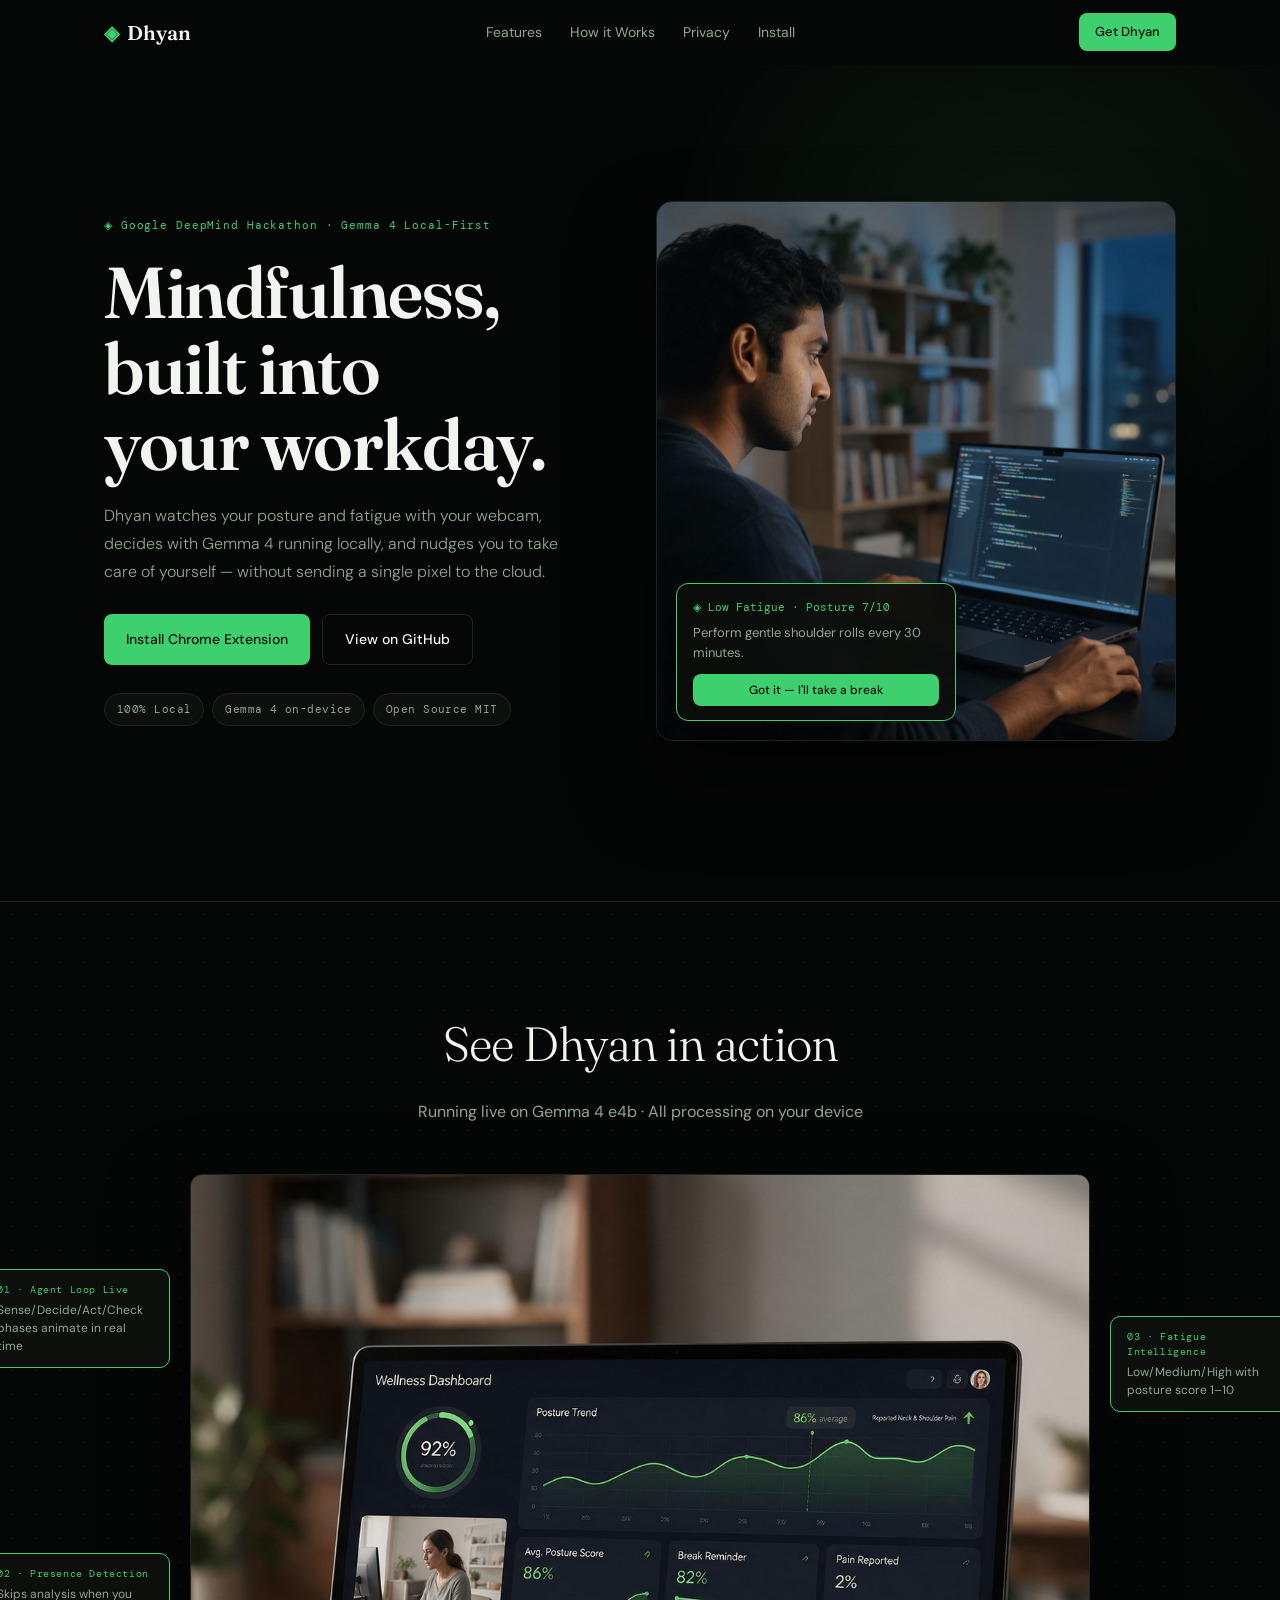
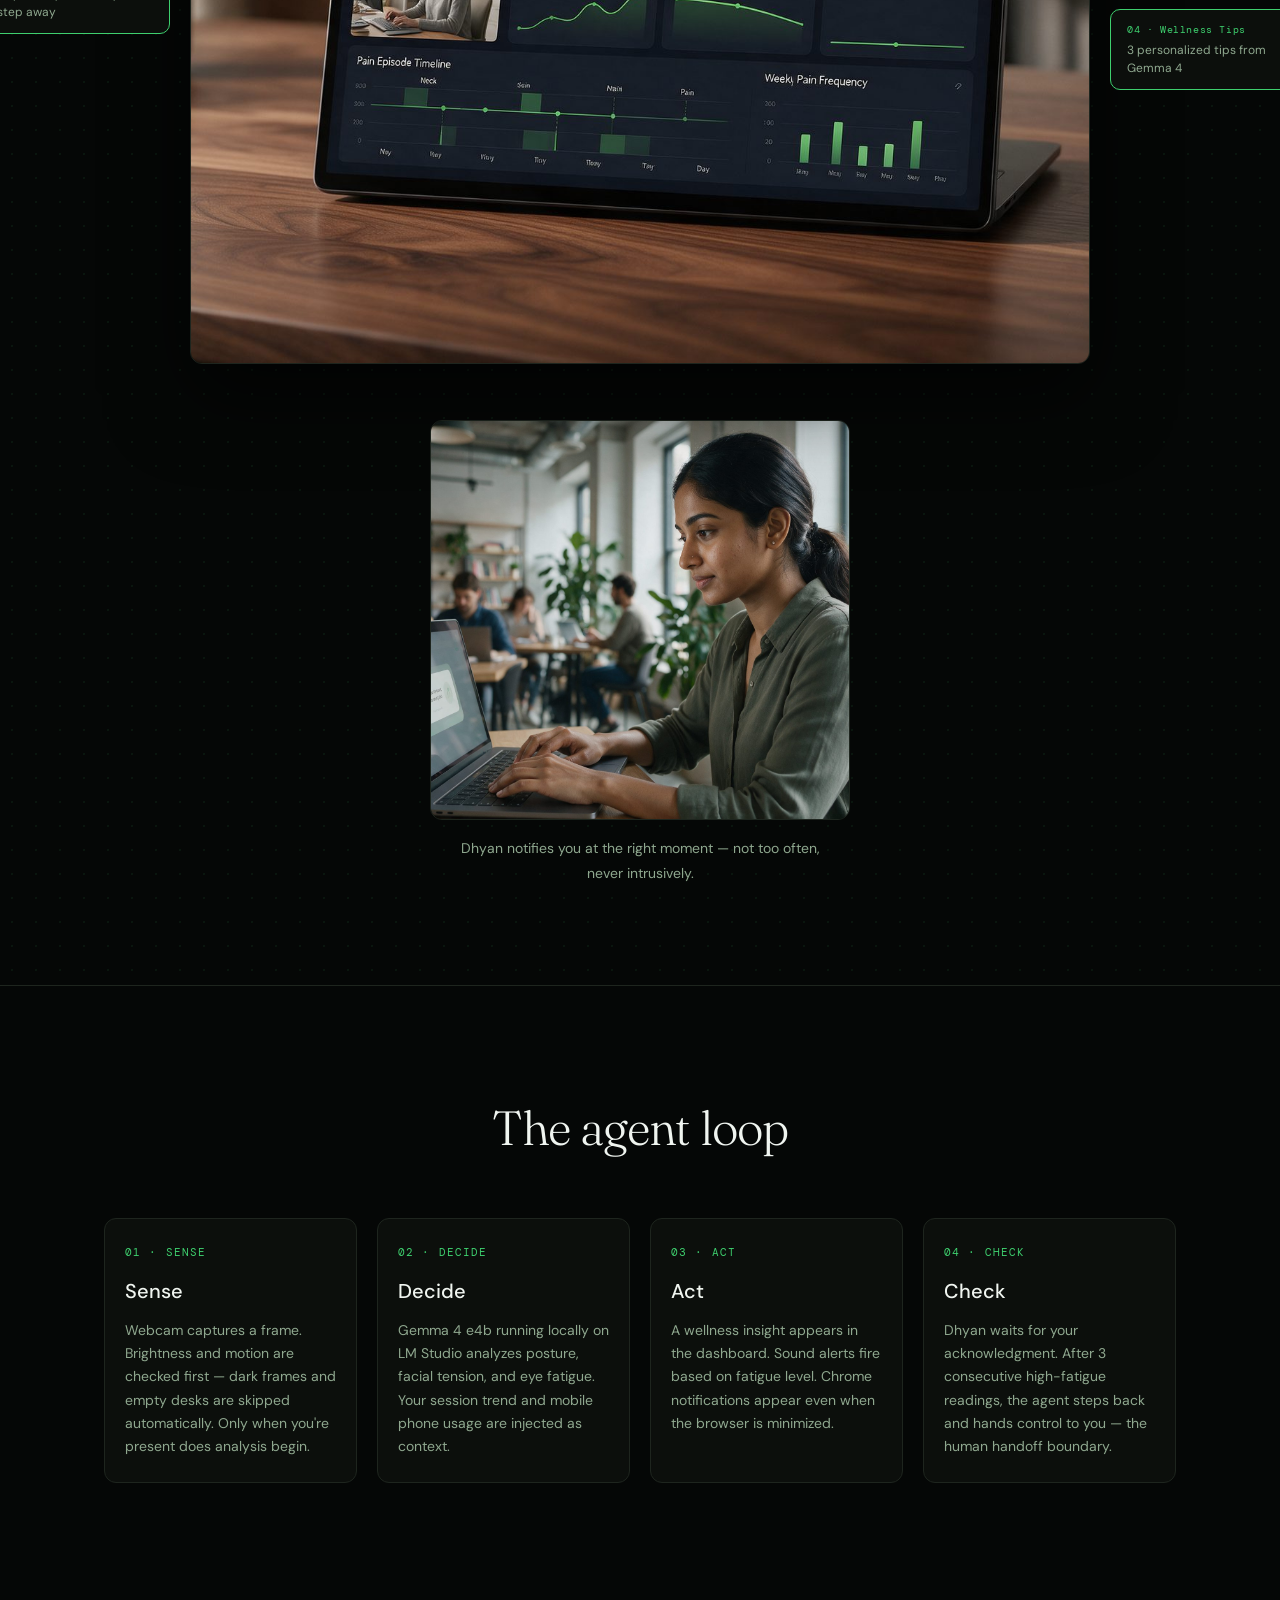
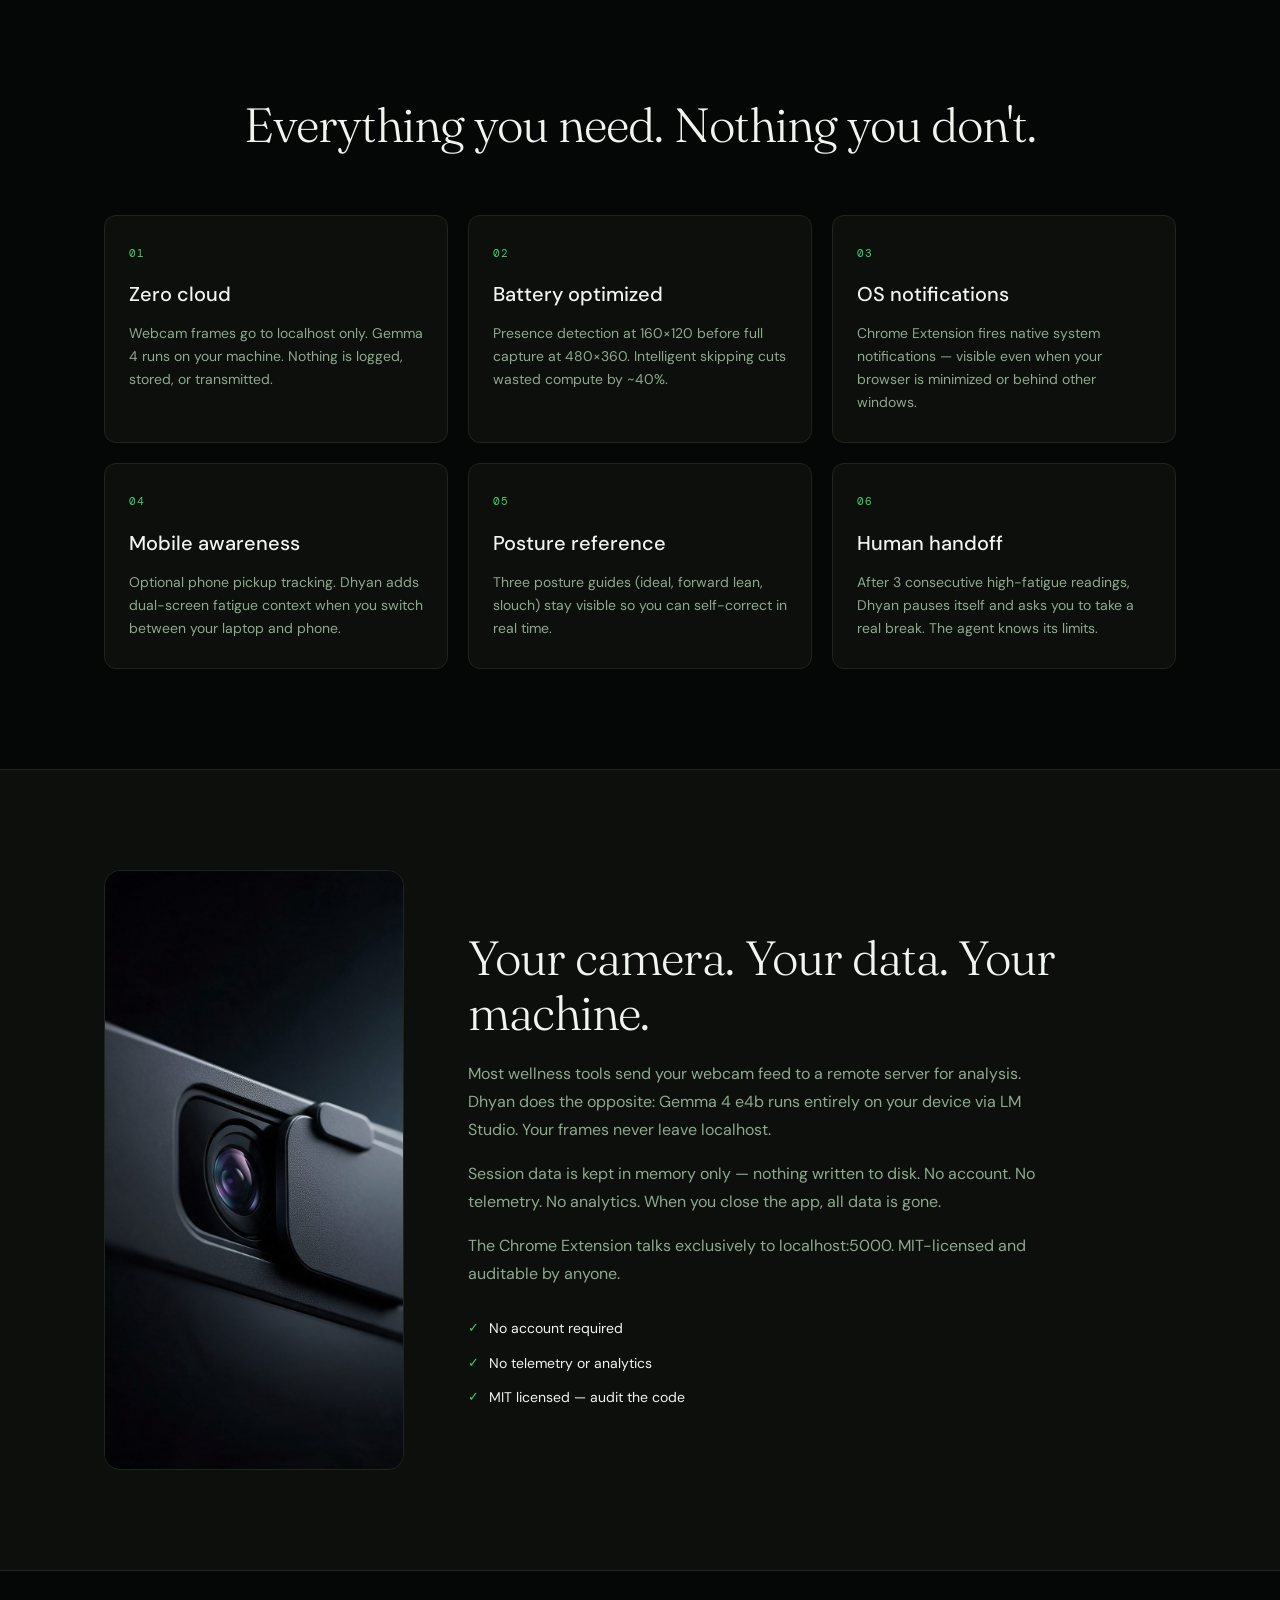
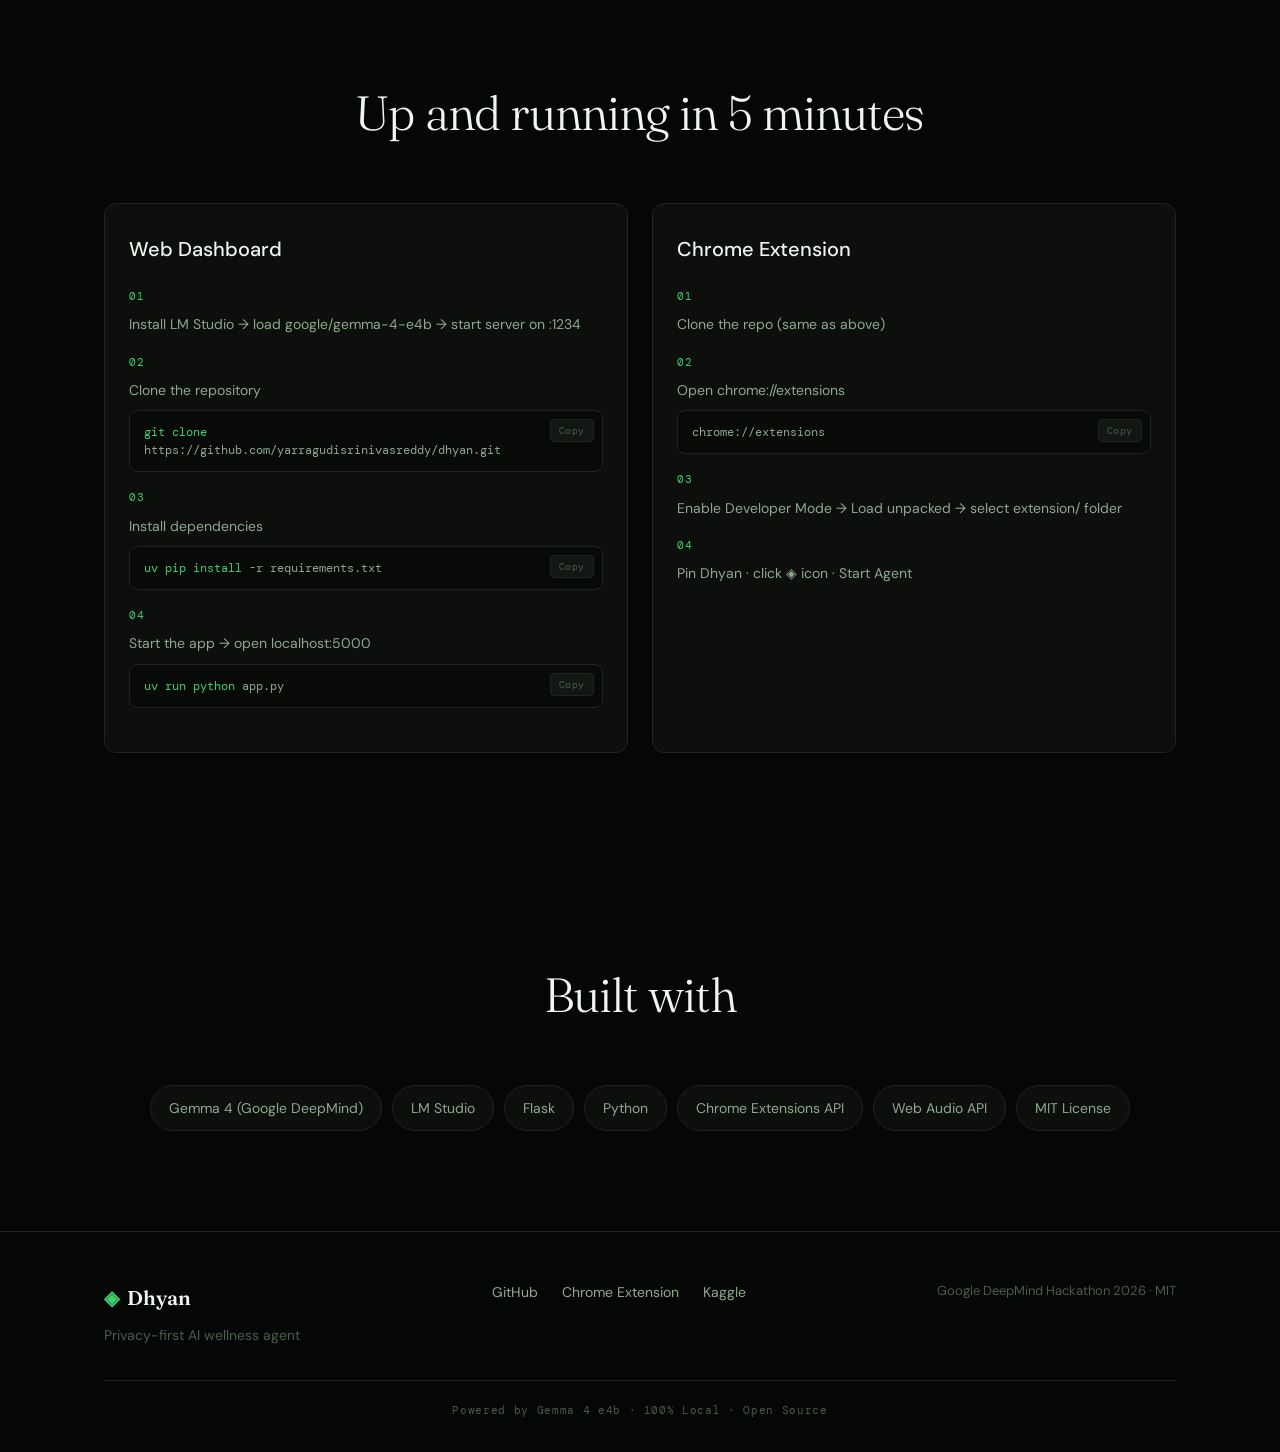
==== commit d02f1cae: "feat: replace illustrations with photorealistic Magnific imagery Swap SVG art and app screenshot for" ====
--- a/docs/index.html
+++ b/docs/index.html
@@ -351,7 +351,7 @@
       display: block;
     }
     @media (prefers-reduced-motion: no-preference) {
-      .browser-mockup.glow-once {
+      .product-shot.glow-once {
         animation: mockGlow 1.6s ease 3s 1;
       }
     }
@@ -442,16 +442,6 @@
     }
 
     /* —— HOW IT WORKS —— */
-    .loop-diagram {
-      max-width: 500px;
-      margin: 0 auto 56px;
-    }
-    .loop-diagram img {
-      width: 100%;
-      border-radius: 16px;
-      border: 1px solid var(--border);
-      background: var(--surface);
-    }
     .loop-cards {
       display: grid;
       grid-template-columns: repeat(4, 1fr);
@@ -468,7 +458,10 @@
     }
     .loop-card.visible { opacity: 1; transform: none; }
     .loop-card .icon {
-      font-size: 22px;
+      font-family: var(--font-m);
+      font-size: 11px;
+      letter-spacing: 0.1em;
+      color: var(--accent);
       margin-bottom: 12px;
     }
     .loop-card h3 {
@@ -501,18 +494,14 @@
     .feature-card.visible { opacity: 1; transform: none; }
     .feature-card:hover { border-color: rgba(62, 207, 110, 0.35); }
     .feature-card .feat-icon {
-      width: 80px;
-      height: 80px;
-      margin-bottom: 18px;
-      display: flex;
-      align-items: center;
-      justify-content: center;
-      font-size: 32px;
-    }
-    .feature-card .feat-icon img {
-      width: 80px;
-      height: 80px;
-      object-fit: contain;
+      width: auto;
+      height: auto;
+      margin-bottom: 14px;
+      display: block;
+      font-family: var(--font-m);
+      font-size: 11px;
+      letter-spacing: 0.1em;
+      color: var(--accent);
     }
     .feature-card h3 {
       font-size: 20px;
@@ -539,9 +528,27 @@
     }
     .privacy-visual img {
       width: 100%;
+      aspect-ratio: 1 / 1;
+      object-fit: cover;
       border-radius: 16px;
       border: 1px solid var(--border);
       background: var(--raised);
+    }
+    .product-shot {
+      border-radius: 12px;
+      overflow: hidden;
+      border: 1px solid var(--border);
+      box-shadow: 0 32px 80px rgba(0,0,0,0.6);
+    }
+    .product-shot img {
+      width: 100%;
+      display: block;
+      aspect-ratio: 16 / 9;
+      object-fit: cover;
+    }
+    .demo-character img {
+      aspect-ratio: 3 / 2;
+      object-fit: cover;
     }
     .privacy-copy h2 {
       font-family: var(--font-d);
@@ -781,8 +788,8 @@
       </div>
       <div class="hero-visual fade-up d3">
         <img
-          src="https://pikaso.cdnpk.net/private/production/5559319129/3645060698.svg?token=exp=1790812800~hmac=8a3e024a45a24bbbe3216617d343dcf2e5ef131ab6ed21028d80dbf0de1b7db5"
-          alt="Developer at a dark workstation with Dhyan wellness feedback"
+          src="assets/hero.jpg"
+          alt="Developer working at a dark desk with laptop and webcam"
           width="960"
           height="540"
         />
@@ -804,18 +811,8 @@
       </div>
 
       <div class="screenshot-wrapper">
-        <div class="browser-mockup glow-once" id="browserMockup">
-          <div class="browser-chrome">
-            <div class="browser-dots">
-              <span class="dot dot-r"></span>
-              <span class="dot dot-y"></span>
-              <span class="dot dot-g"></span>
-            </div>
-            <div class="browser-url">localhost:5000</div>
-          </div>
-          <div class="browser-body">
-            <img src="assets/app-screenshot.png" alt="Dhyan dashboard showing agent loop, posture guides, fatigue score, and wellness tips" width="1400" height="900" />
-          </div>
+        <div class="product-shot glow-once" id="browserMockup">
+          <img src="assets/product.jpg" alt="Laptop on a desk showing Dhyan’s dark wellness dashboard" width="1400" height="788" />
         </div>
 
         <div class="callout callout-1">
@@ -845,8 +842,8 @@
 
       <div class="demo-character">
         <img
-          src="https://pikaso.cdnpk.net/private/production/5559319724/3645061091.svg?token=exp=1790812800~hmac=788fc598f3e078e386cec176a3470da4f1024f324a29bfaf308194717d3a4189"
-          alt="Professional receiving a Dhyan wellness notification"
+          src="assets/notify.jpg"
+          alt="Professional pausing mid-work for a wellness break"
           width="600"
           height="400"
         />
@@ -861,32 +858,24 @@
       <div class="section-head">
         <h2>The agent loop</h2>
       </div>
-      <div class="loop-diagram">
-        <img
-          src="https://pikaso.cdnpk.net/private/production/5559319084/3645060819.svg?token=exp=1790812800~hmac=ea16c1b1b65ac2b14338ae5922eaedc6d7f7b6d7136f5f4541630495cfbe4740"
-          alt="Sense, Decide, Act, Check circular agent loop"
-          width="500"
-          height="500"
-        />
-      </div>
       <div class="loop-cards" data-reveal>
         <article class="loop-card">
-          <div class="icon">👁</div>
+          <div class="icon">01 · SENSE</div>
           <h3>Sense</h3>
           <p>Webcam captures a frame. Brightness and motion are checked first — dark frames and empty desks are skipped automatically. Only when you're present does analysis begin.</p>
         </article>
         <article class="loop-card">
-          <div class="icon">⬡</div>
+          <div class="icon">02 · DECIDE</div>
           <h3>Decide</h3>
           <p>Gemma 4 e4b running locally on LM Studio analyzes posture, facial tension, and eye fatigue. Your session trend and mobile phone usage are injected as context.</p>
         </article>
         <article class="loop-card">
-          <div class="icon">☽</div>
+          <div class="icon">03 · ACT</div>
           <h3>Act</h3>
           <p>A wellness insight appears in the dashboard. Sound alerts fire based on fatigue level. Chrome notifications appear even when the browser is minimized.</p>
         </article>
         <article class="loop-card">
-          <div class="icon">✓</div>
+          <div class="icon">04 · CHECK</div>
           <h3>Check</h3>
           <p>Dhyan waits for your acknowledgment. After 3 consecutive high-fatigue readings, the agent steps back and hands control to you — the human handoff boundary.</p>
         </article>
@@ -902,39 +891,32 @@
       </div>
       <div class="features-grid" data-reveal>
         <article class="feature-card">
-          <div class="feat-icon">
-            <img
-              src="https://pikaso.cdnpk.net/private/production/5559318977/3645060959.svg?token=exp=1790812800~hmac=86e1be60e9f485cc10aa732018ab309710077f3a644f9f08ce4b7e6c12a1f826"
-              alt=""
-              width="80"
-              height="80"
-            />
-          </div>
+          <div class="feat-icon">01</div>
           <h3>Zero cloud</h3>
           <p>Webcam frames go to localhost only. Gemma 4 runs on your machine. Nothing is logged, stored, or transmitted.</p>
         </article>
         <article class="feature-card">
-          <div class="feat-icon">⚡</div>
+          <div class="feat-icon">02</div>
           <h3>Battery optimized</h3>
           <p>Presence detection at 160×120 before full capture at 480×360. Intelligent skipping cuts wasted compute by ~40%.</p>
         </article>
         <article class="feature-card">
-          <div class="feat-icon">🔔</div>
+          <div class="feat-icon">03</div>
           <h3>OS notifications</h3>
           <p>Chrome Extension fires native system notifications — visible even when your browser is minimized or behind other windows.</p>
         </article>
         <article class="feature-card">
-          <div class="feat-icon">📱</div>
+          <div class="feat-icon">04</div>
           <h3>Mobile awareness</h3>
           <p>Optional phone pickup tracking. Dhyan adds dual-screen fatigue context when you switch between your laptop and phone.</p>
         </article>
         <article class="feature-card">
-          <div class="feat-icon">🪑</div>
+          <div class="feat-icon">05</div>
           <h3>Posture reference</h3>
-          <p>Three illustrated posture guides (ideal, forward lean, slouch) always visible for real-time self-correction.</p>
+          <p>Three posture guides (ideal, forward lean, slouch) stay visible so you can self-correct in real time.</p>
         </article>
         <article class="feature-card">
-          <div class="feat-icon">🤝</div>
+          <div class="feat-icon">06</div>
           <h3>Human handoff</h3>
           <p>After 3 consecutive high-fatigue readings, Dhyan pauses itself and asks you to take a real break. The agent knows its limits.</p>
         </article>
@@ -947,10 +929,10 @@
     <div class="wrap privacy-grid">
       <div class="privacy-visual">
         <img
-          src="https://pikaso.cdnpk.net/private/production/5559318977/3645060959.svg?token=exp=1790812800~hmac=86e1be60e9f485cc10aa732018ab309710077f3a644f9f08ce4b7e6c12a1f826"
-          alt="Privacy shield — hexagonal circuit board motif"
-          width="300"
-          height="300"
+          src="assets/privacy.jpg"
+          alt="Close-up of a laptop webcam — processing stays on your device"
+          width="600"
+          height="600"
         />
       </div>
       <div class="privacy-copy">
@@ -1039,13 +1021,13 @@
         <h2>Built with</h2>
       </div>
       <div class="tech-pills">
-        <span class="tech-pill"><span>◆</span> Gemma 4 (Google DeepMind)</span>
-        <span class="tech-pill"><span>◈</span> LM Studio</span>
-        <span class="tech-pill"><span>⬡</span> Flask</span>
-        <span class="tech-pill"><span>🐍</span> Python</span>
-        <span class="tech-pill"><span>🧩</span> Chrome Extensions API</span>
-        <span class="tech-pill"><span>♪</span> Web Audio API</span>
-        <span class="tech-pill"><span>⚖</span> MIT License</span>
+        <span class="tech-pill">Gemma 4 (Google DeepMind)</span>
+        <span class="tech-pill">LM Studio</span>
+        <span class="tech-pill">Flask</span>
+        <span class="tech-pill">Python</span>
+        <span class="tech-pill">Chrome Extensions API</span>
+        <span class="tech-pill">Web Audio API</span>
+        <span class="tech-pill">MIT License</span>
       </div>
     </div>
   </section>
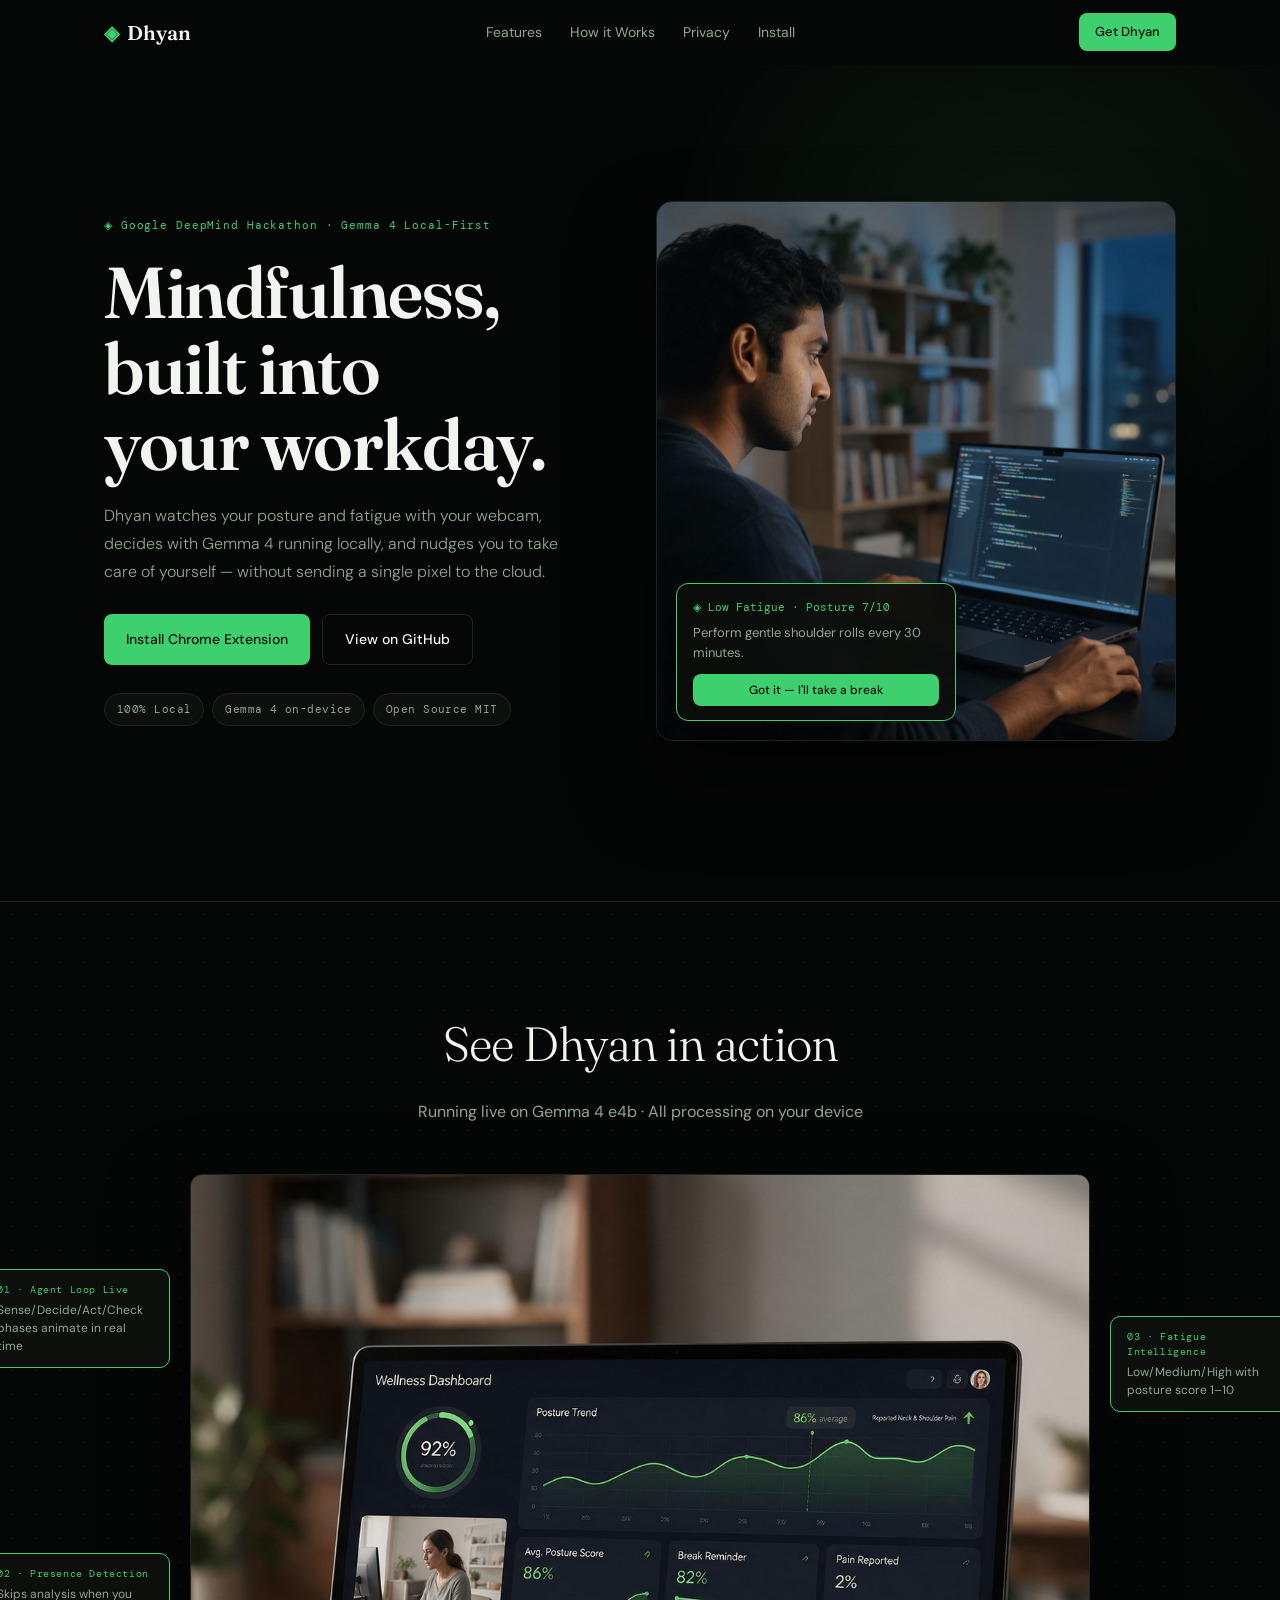
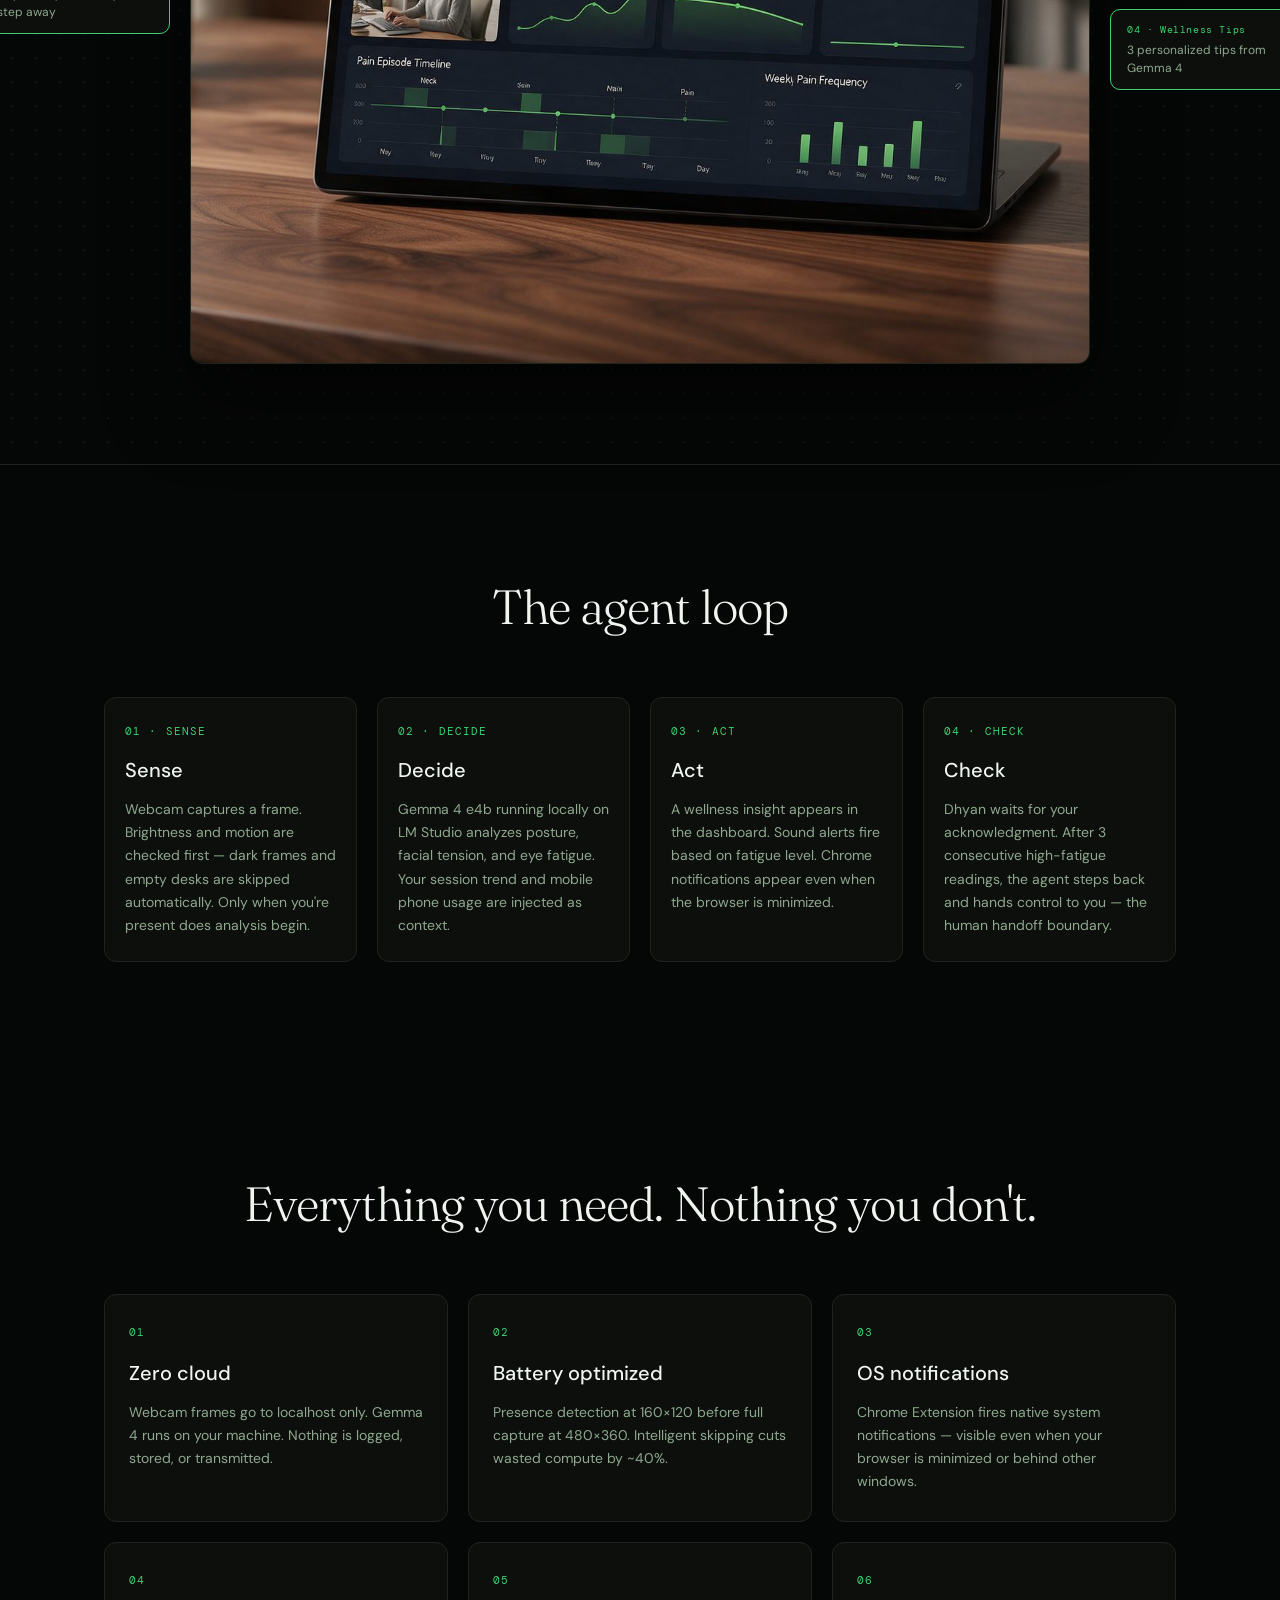
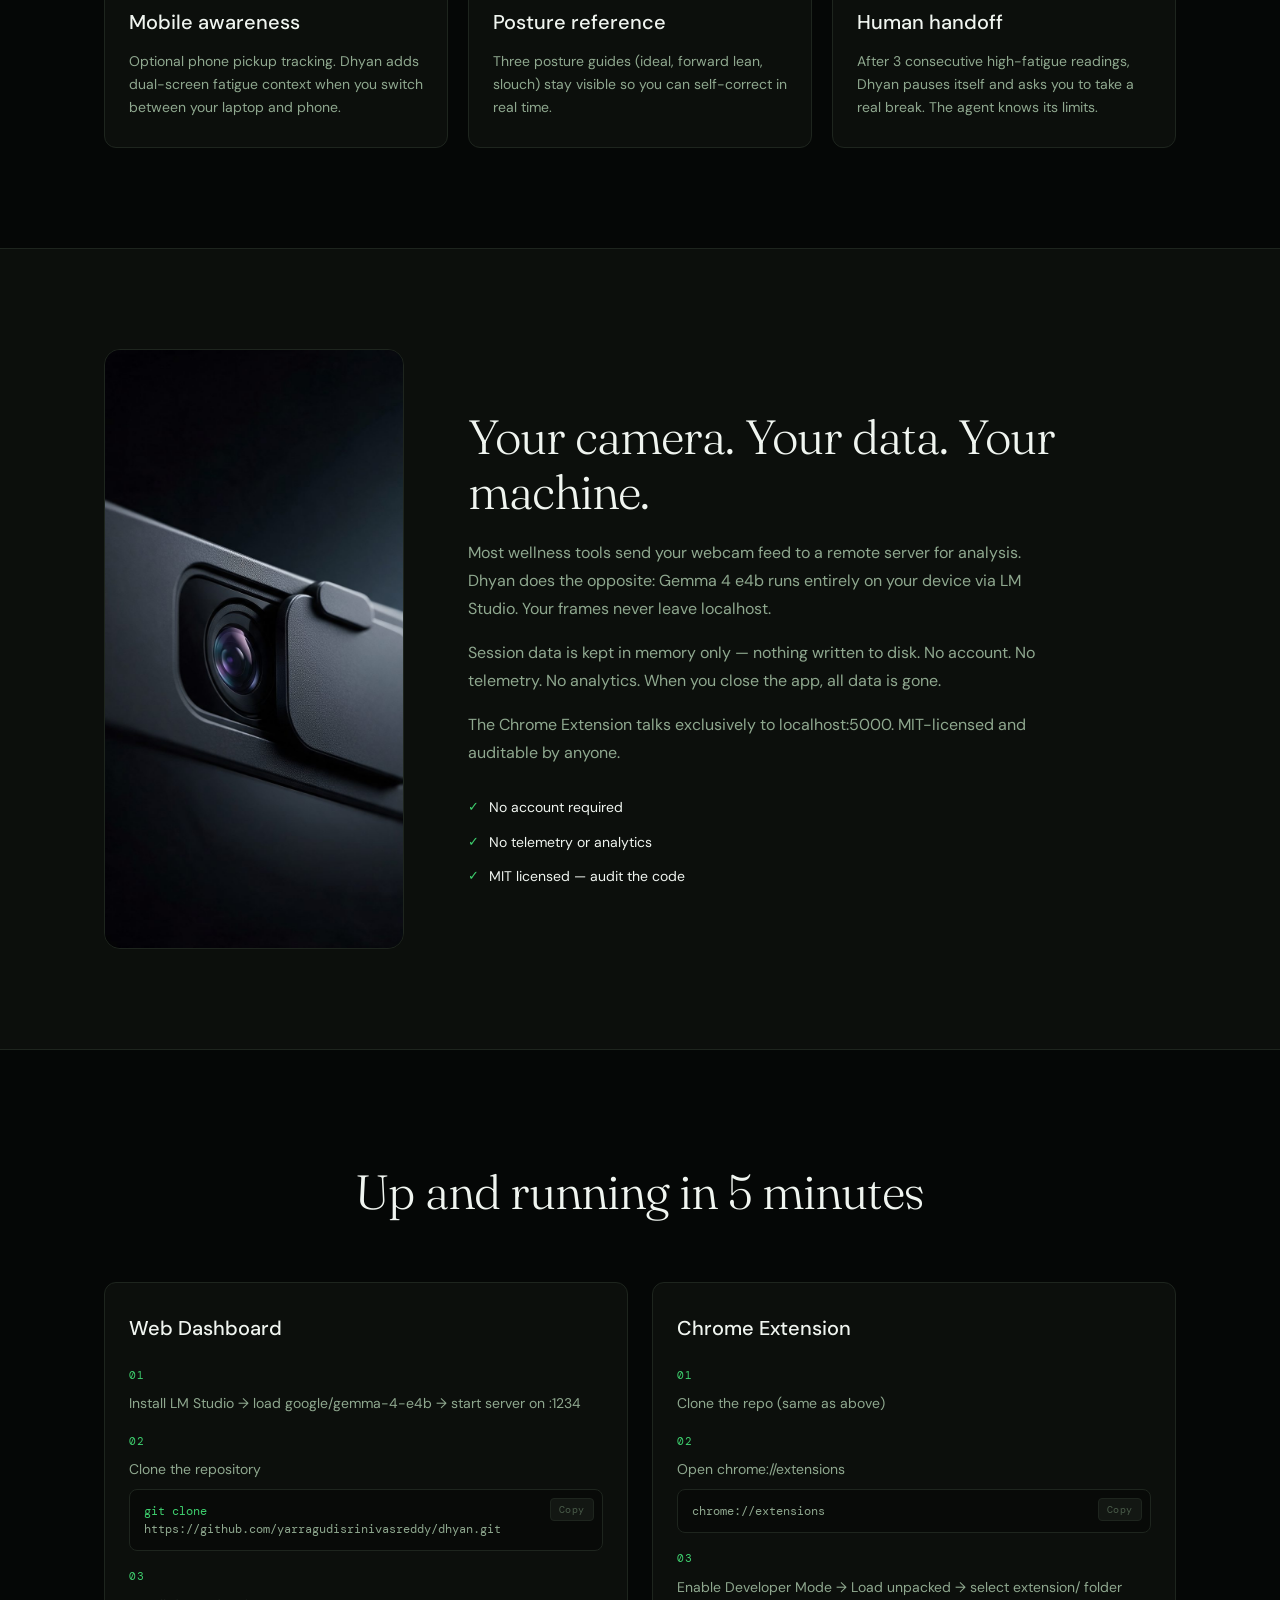
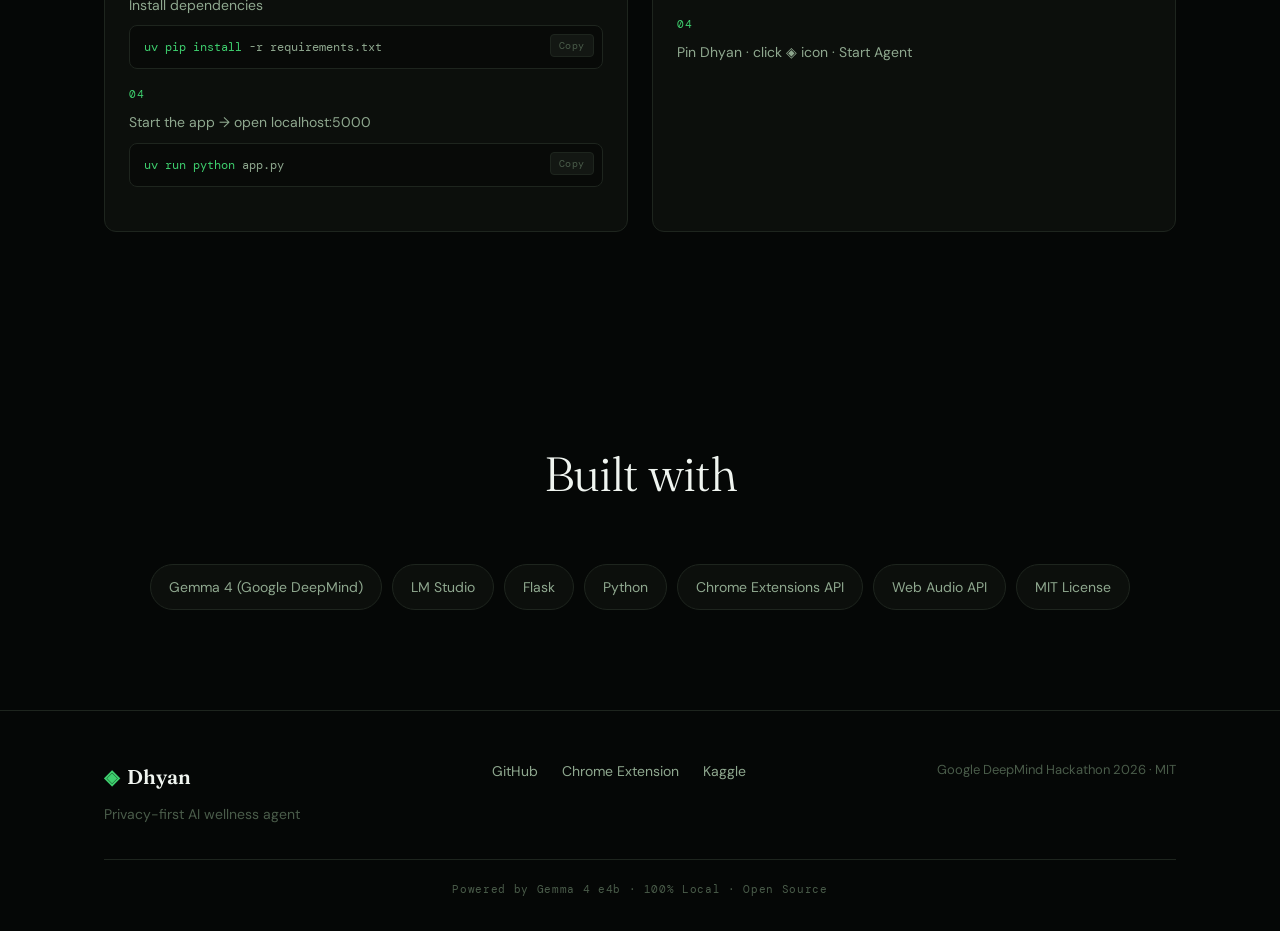
==== commit fd4c24a9: "Remove lifestyle notification photo section from product site" ====
--- a/docs/index.html
+++ b/docs/index.html
@@ -422,25 +422,6 @@
       margin-bottom: 2px;
     }
 
-    .demo-character {
-      max-width: 420px;
-      margin: 56px auto 0;
-      text-align: center;
-    }
-    .demo-character img {
-      width: 100%;
-      border-radius: 12px;
-      border: 1px solid var(--border);
-      margin-bottom: 16px;
-      background: var(--surface);
-    }
-    .demo-character p {
-      color: var(--text-sub);
-      font-size: 14px;
-      max-width: 36ch;
-      margin: 0 auto;
-    }
-
     /* —— HOW IT WORKS —— */
     .loop-cards {
       display: grid;
@@ -544,10 +525,6 @@
       width: 100%;
       display: block;
       aspect-ratio: 16 / 9;
-      object-fit: cover;
-    }
-    .demo-character img {
-      aspect-ratio: 3 / 2;
       object-fit: cover;
     }
     .privacy-copy h2 {
@@ -840,15 +817,6 @@
         <li><div><strong>Wellness Tips</strong> 3 personalized tips from Gemma 4</div></li>
       </ol>
 
-      <div class="demo-character">
-        <img
-          src="assets/notify.jpg"
-          alt="Professional pausing mid-work for a wellness break"
-          width="600"
-          height="400"
-        />
-        <p>Dhyan notifies you at the right moment — not too often, never intrusively.</p>
-      </div>
     </div>
   </section>
 
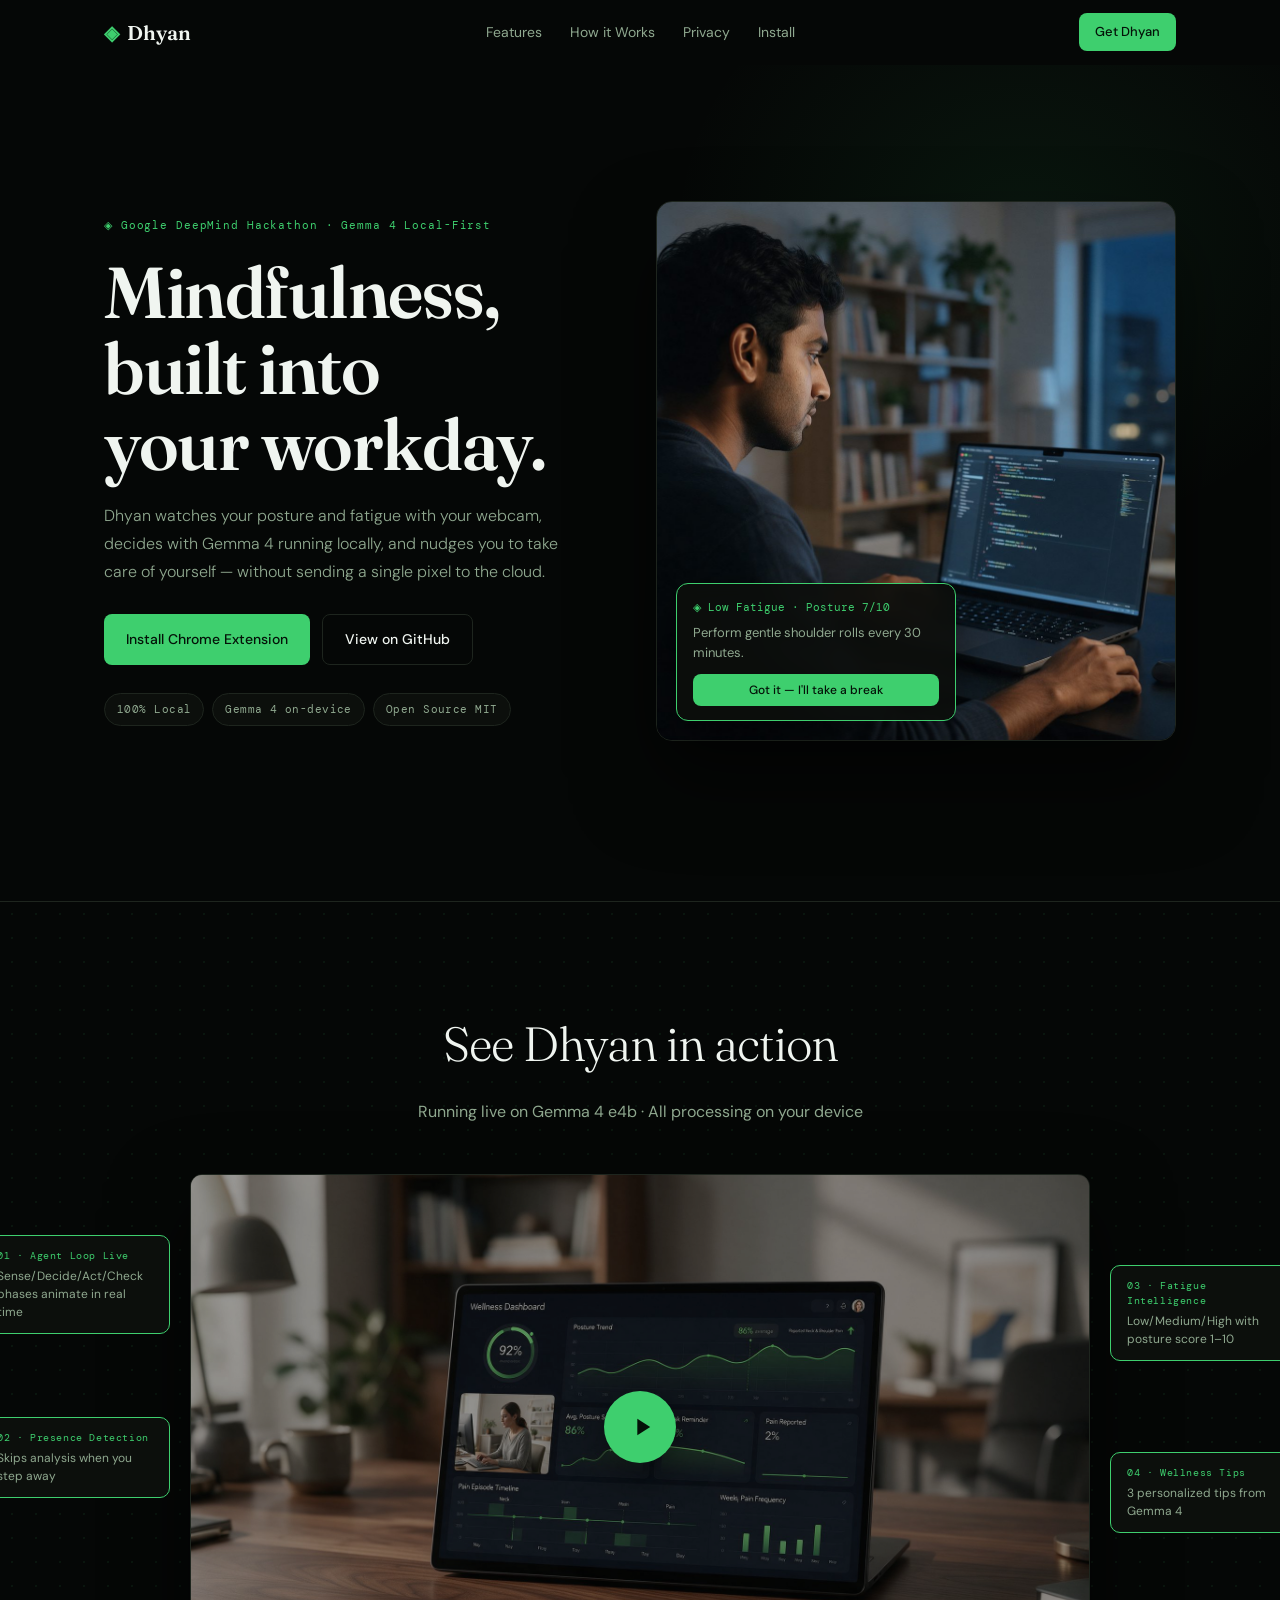
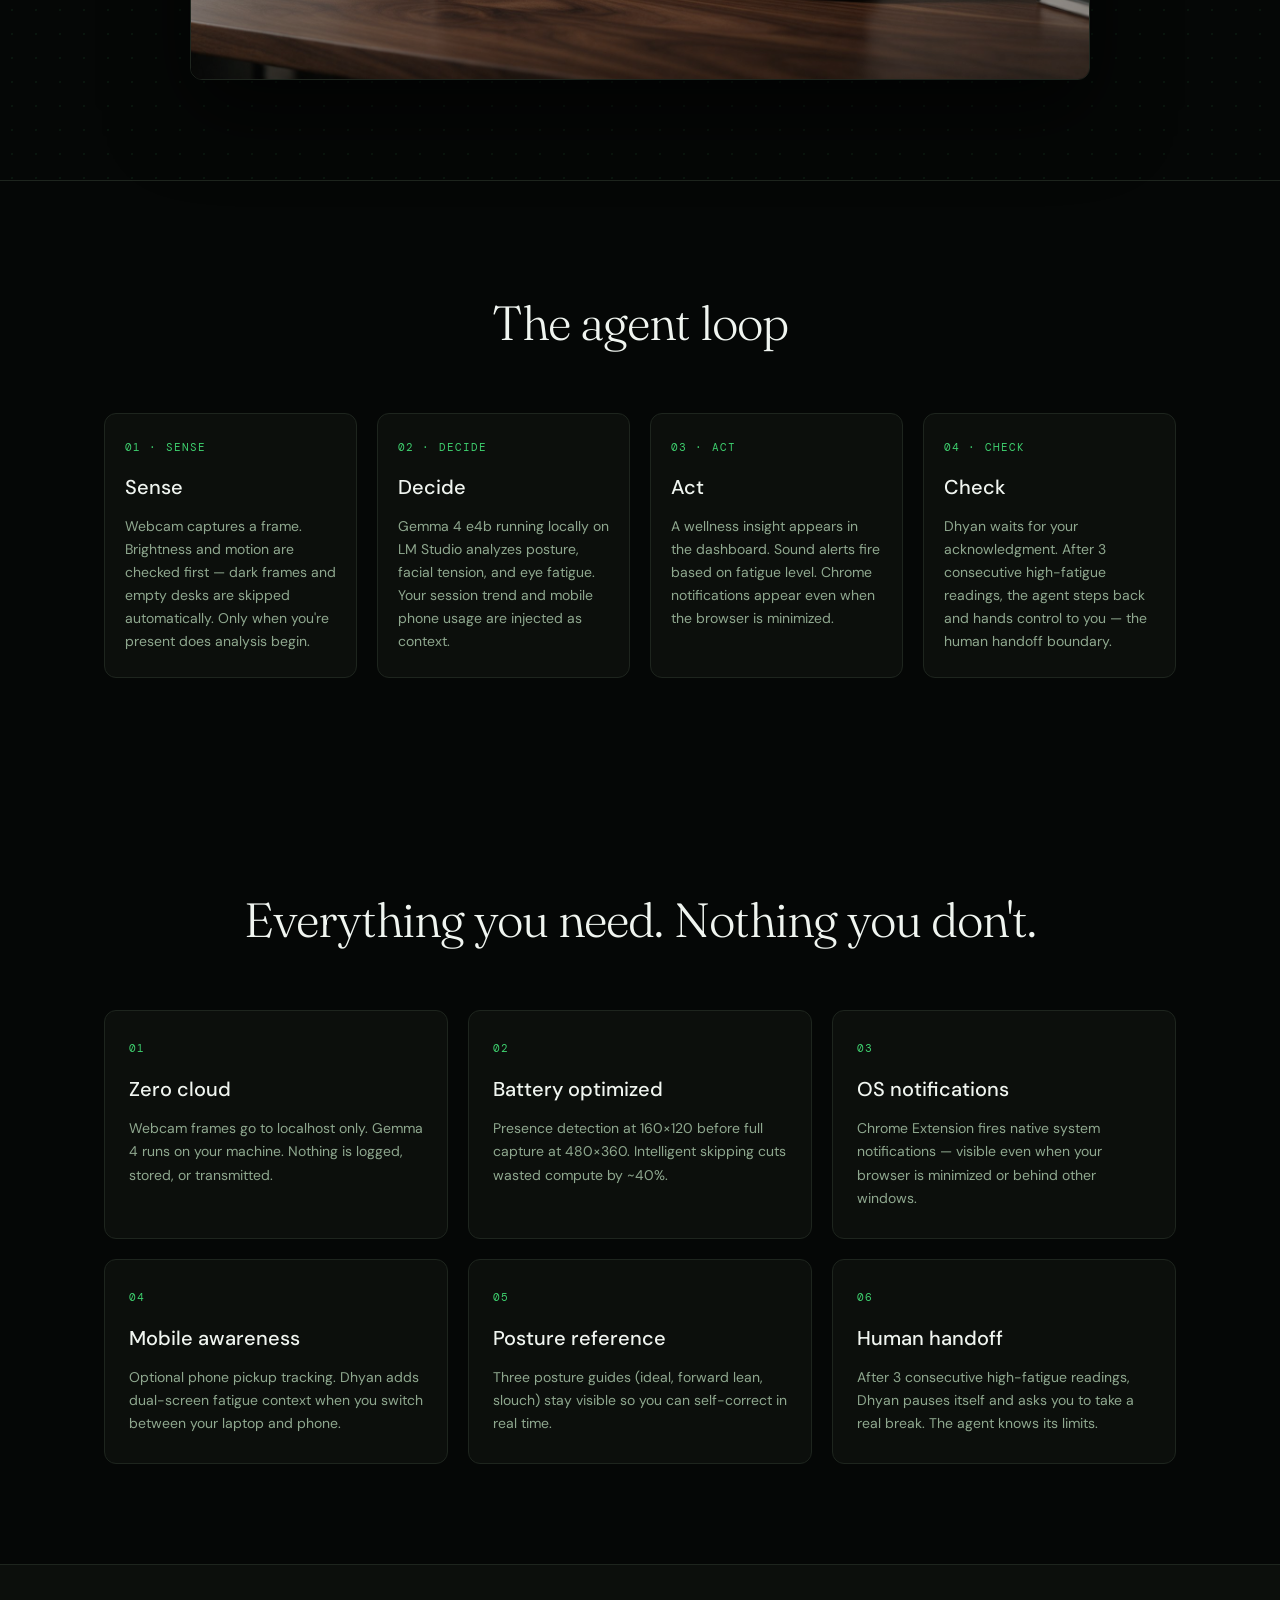
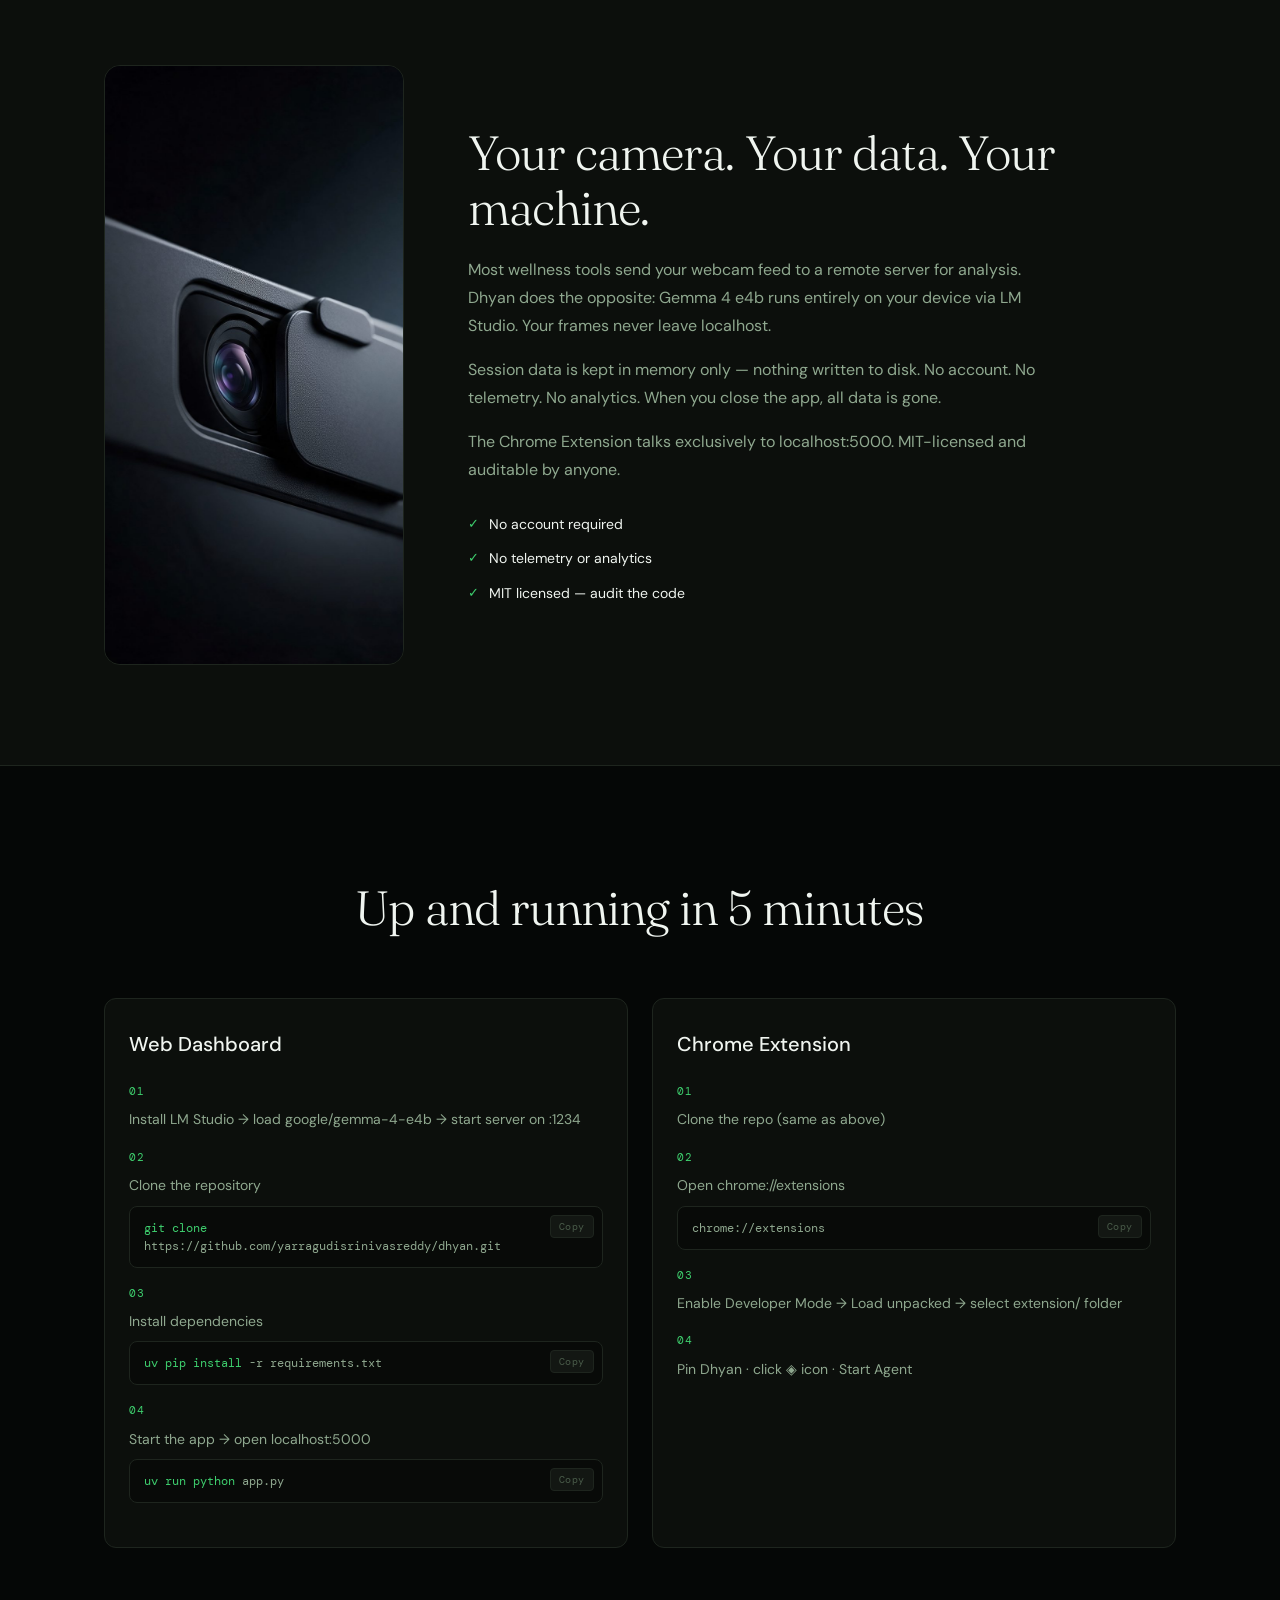
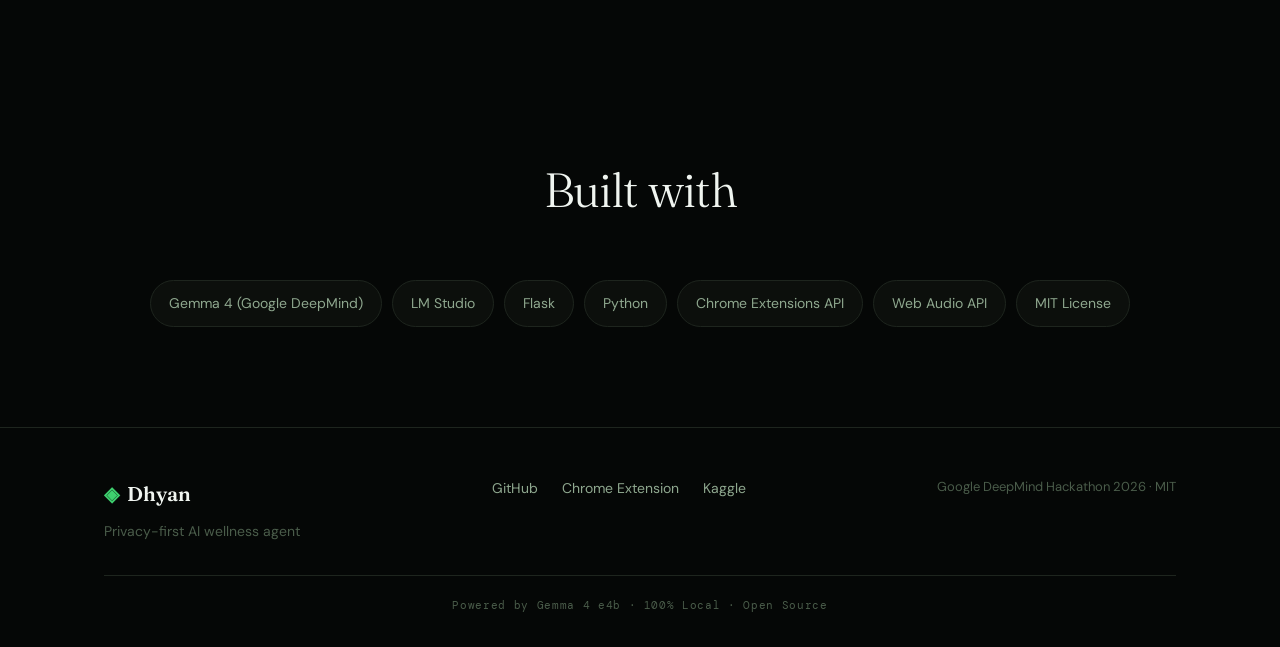
==== commit e96a4025: "feat: add YouTube demo play button on product site" ====
--- a/docs/index.html
+++ b/docs/index.html
@@ -516,16 +516,67 @@
       background: var(--raised);
     }
     .product-shot {
+      position: relative;
       border-radius: 12px;
       overflow: hidden;
       border: 1px solid var(--border);
       box-shadow: 0 32px 80px rgba(0,0,0,0.6);
-    }
-    .product-shot img {
+      background: #000;
+      aspect-ratio: 16 / 9;
+    }
+    .product-shot img,
+    .product-shot iframe {
       width: 100%;
+      height: 100%;
       display: block;
-      aspect-ratio: 16 / 9;
       object-fit: cover;
+      border: 0;
+    }
+    .product-shot iframe {
+      position: absolute;
+      inset: 0;
+    }
+    .video-play {
+      position: absolute;
+      inset: 0;
+      display: flex;
+      align-items: center;
+      justify-content: center;
+      background: rgba(5, 7, 6, 0.35);
+      cursor: pointer;
+      border: 0;
+      z-index: 2;
+      transition: background 0.2s;
+    }
+    .video-play:hover,
+    .video-play:focus-visible {
+      background: rgba(5, 7, 6, 0.5);
+      outline: none;
+    }
+    .video-play-icon {
+      width: 72px;
+      height: 72px;
+      border-radius: 50%;
+      background: var(--accent);
+      color: #041208;
+      display: flex;
+      align-items: center;
+      justify-content: center;
+      box-shadow: 0 12px 40px rgba(0,0,0,0.45);
+      transition: transform 0.2s;
+    }
+    .video-play:hover .video-play-icon,
+    .video-play:focus-visible .video-play-icon {
+      transform: scale(1.06);
+    }
+    .video-play-icon svg {
+      width: 28px;
+      height: 28px;
+      margin-left: 3px;
+    }
+    .product-shot.is-playing .video-play,
+    .product-shot.is-playing > img {
+      display: none;
     }
     .privacy-copy h2 {
       font-family: var(--font-d);
@@ -788,8 +839,13 @@
       </div>
 
       <div class="screenshot-wrapper">
-        <div class="product-shot glow-once" id="browserMockup">
-          <img src="assets/product.jpg" alt="Laptop on a desk showing Dhyan’s dark wellness dashboard" width="1400" height="788" />
+        <div class="product-shot glow-once" id="demoVideo">
+          <img src="assets/product.jpg" alt="Dhyan demo — click to play video" width="1400" height="788" />
+          <button type="button" class="video-play" id="demoPlayBtn" aria-label="Play Dhyan demo video">
+            <span class="video-play-icon" aria-hidden="true">
+              <svg viewBox="0 0 24 24" fill="currentColor"><path d="M8 5v14l11-7z"/></svg>
+            </span>
+          </button>
         </div>
 
         <div class="callout callout-1">
@@ -1060,6 +1116,22 @@
         });
       });
 
+      var demoVideo = document.getElementById('demoVideo');
+      var demoPlayBtn = document.getElementById('demoPlayBtn');
+      if (demoVideo && demoPlayBtn) {
+        demoPlayBtn.addEventListener('click', function () {
+          if (demoVideo.classList.contains('is-playing')) return;
+          demoVideo.classList.add('is-playing');
+          var iframe = document.createElement('iframe');
+          iframe.src = 'https://www.youtube.com/embed/1_FHqZeK7Z4?autoplay=1&rel=0';
+          iframe.title = 'Dhyan demo video';
+          iframe.allow = 'accelerometer; autoplay; clipboard-write; encrypted-media; gyroscope; picture-in-picture; web-share';
+          iframe.allowFullscreen = true;
+          iframe.setAttribute('referrerpolicy', 'strict-origin-when-cross-origin');
+          demoVideo.appendChild(iframe);
+        });
+      }
+
       if (window.matchMedia('(prefers-reduced-motion: no-preference)').matches) {
         var observer = new IntersectionObserver(function (entries) {
           entries.forEach(function (entry) {
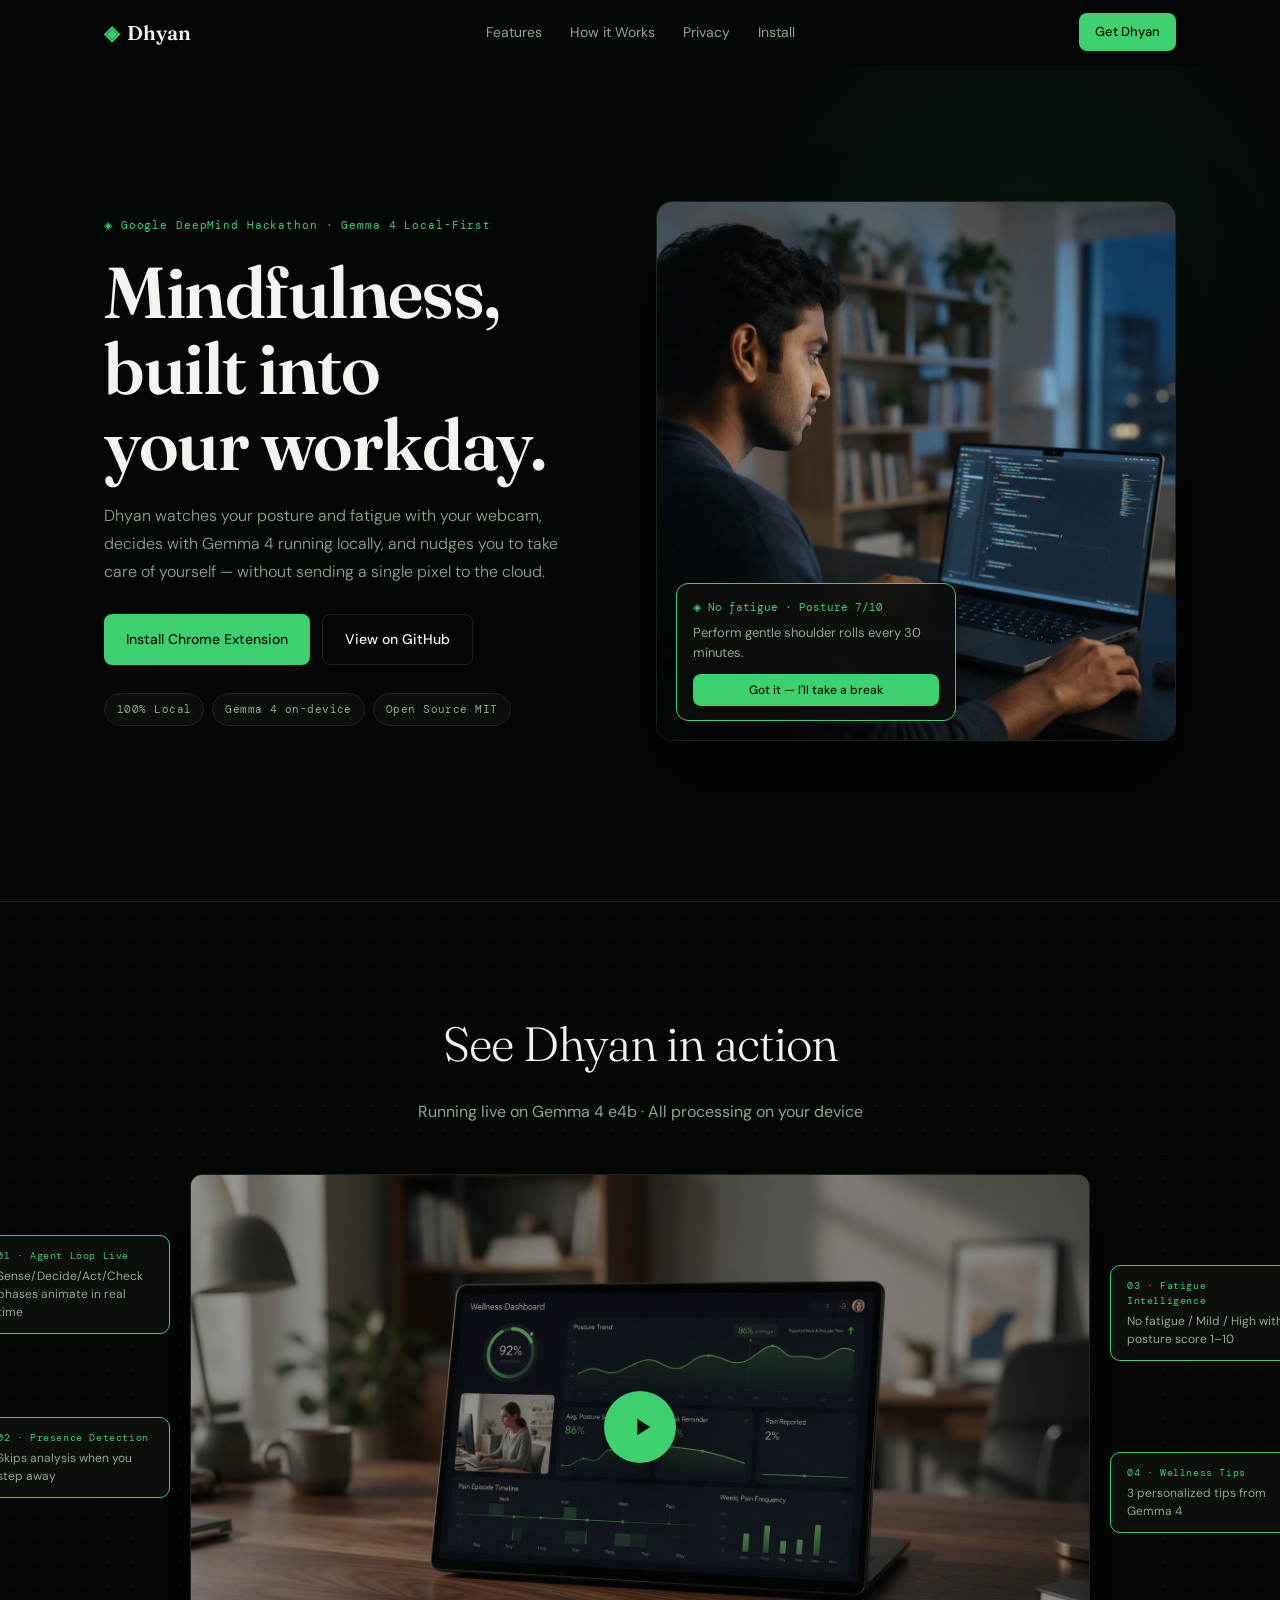
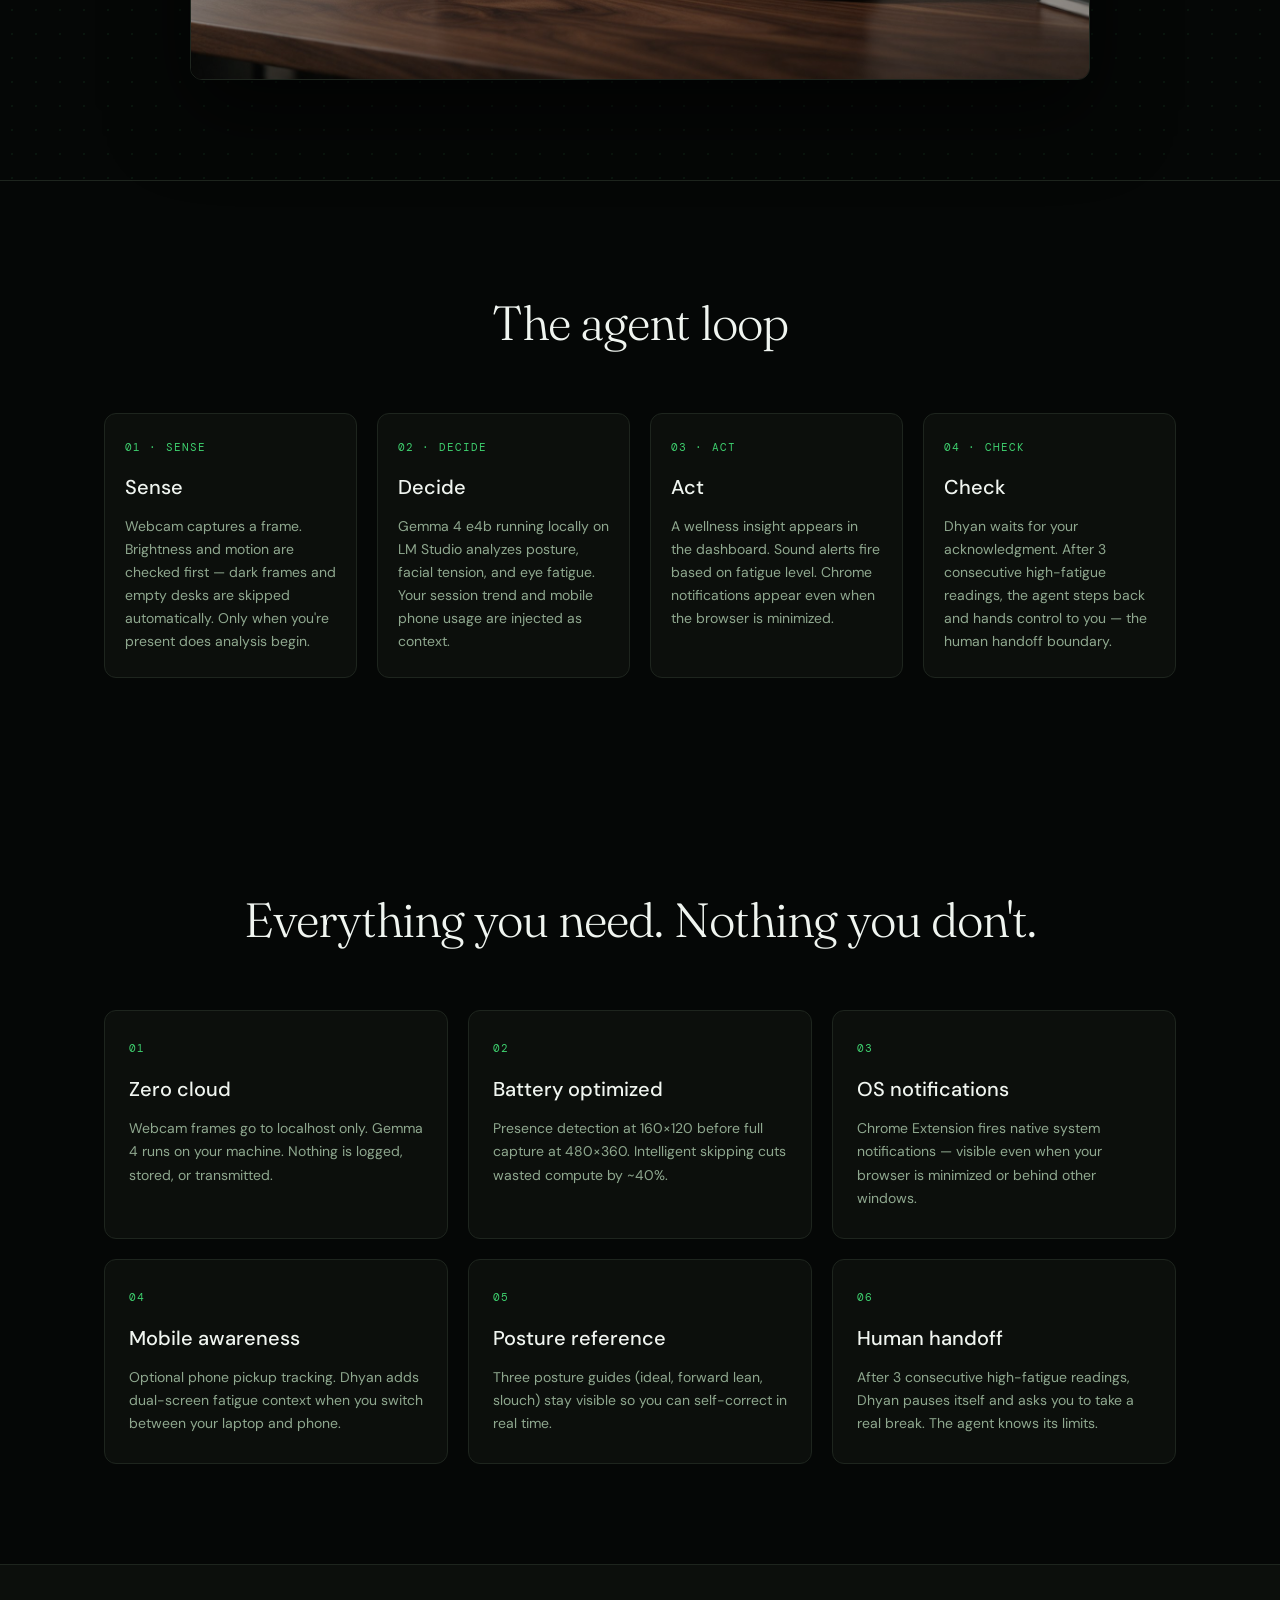
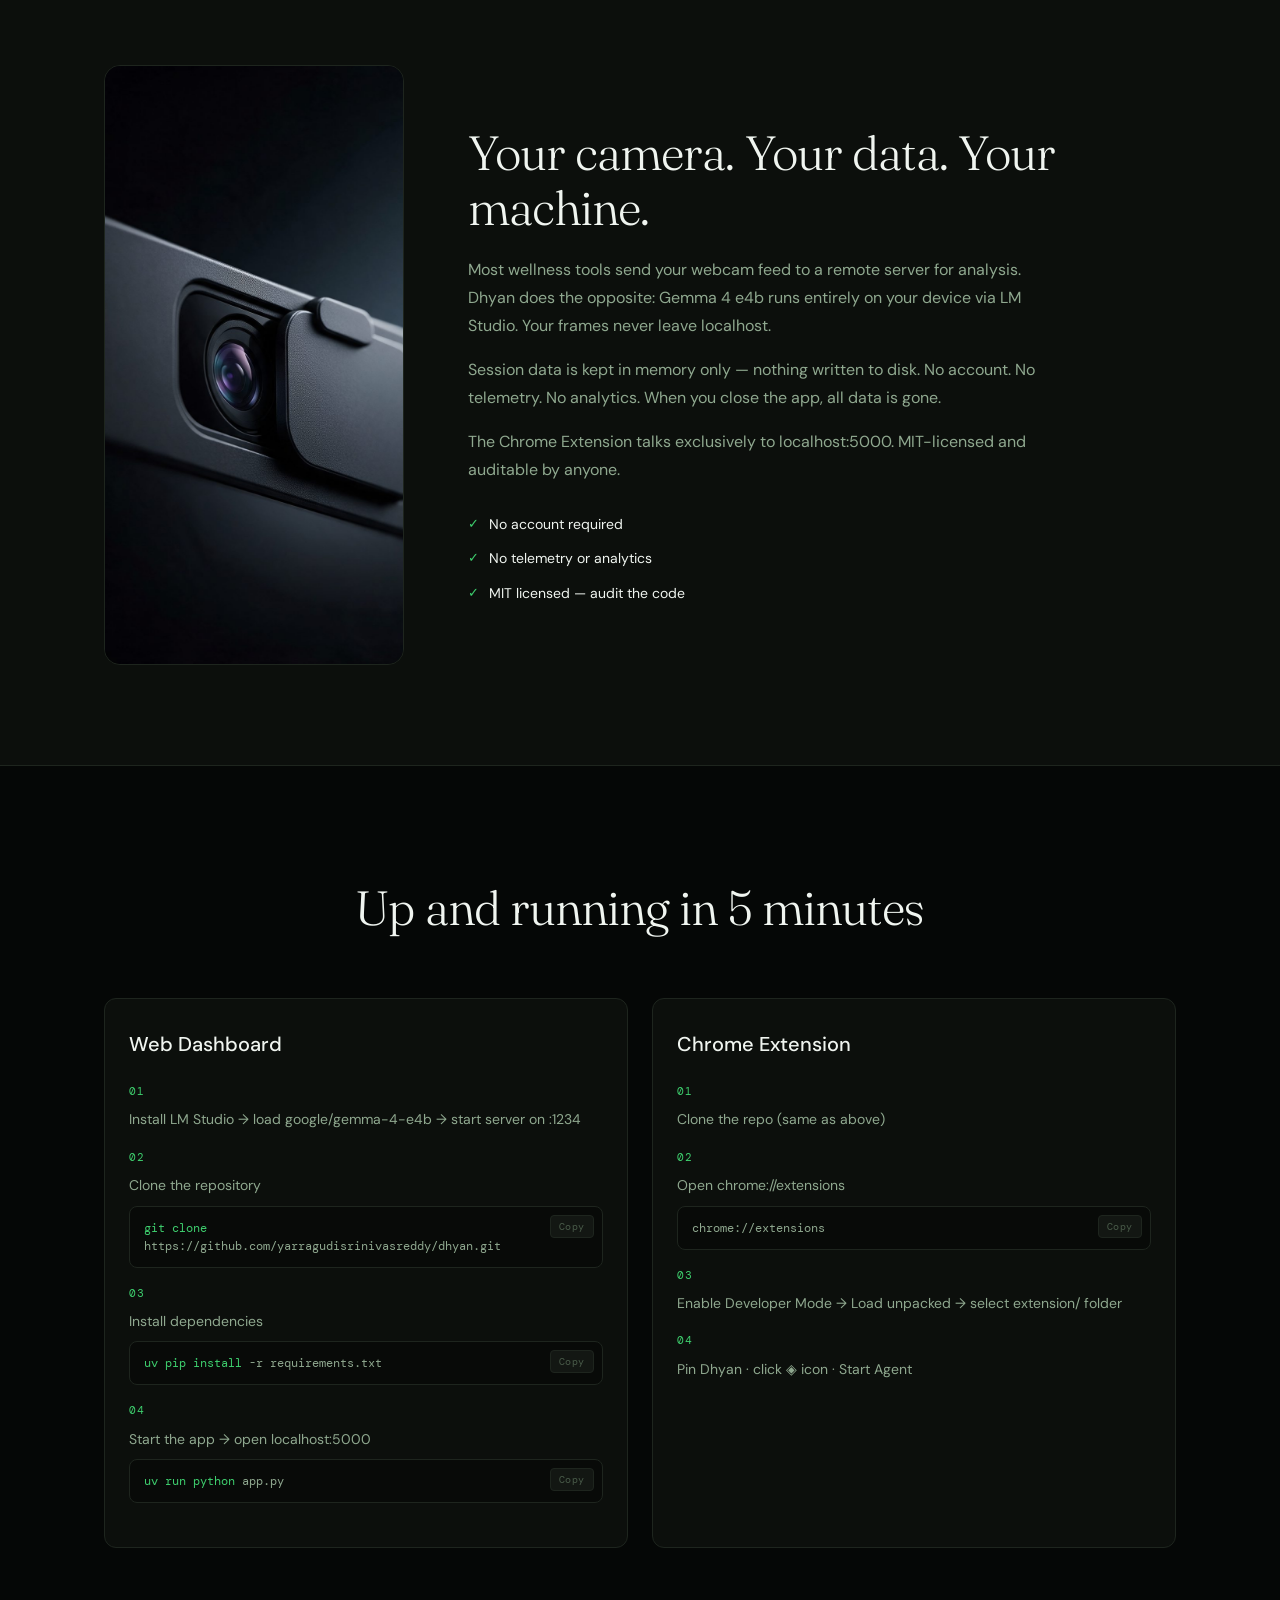
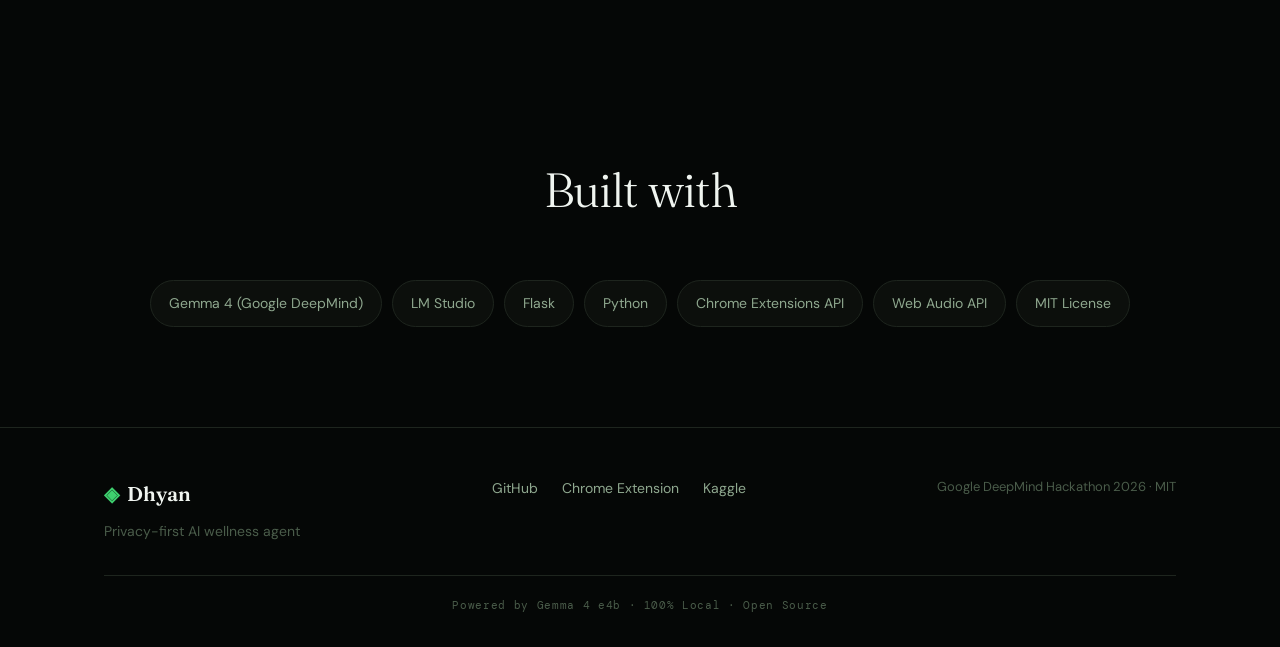
==== commit 77589428: "fix: rename Low Fatigue label to No fatigue for clearer UX" ====
--- a/docs/index.html
+++ b/docs/index.html
@@ -822,7 +822,7 @@
           height="540"
         />
         <div class="wellness-card">
-          <div class="wc-title">◈ Low Fatigue · Posture 7/10</div>
+          <div class="wc-title">◈ No fatigue · Posture 7/10</div>
           <p>Perform gentle shoulder rolls every 30 minutes.</p>
           <button class="btn btn-primary" type="button">Got it — I'll take a break</button>
         </div>
@@ -858,7 +858,7 @@
         </div>
         <div class="callout callout-3">
           <div class="callout-title">03 · Fatigue Intelligence</div>
-          Low/Medium/High with posture score 1–10
+          No fatigue / Mild / High with posture score 1–10
         </div>
         <div class="callout callout-4">
           <div class="callout-title">04 · Wellness Tips</div>
